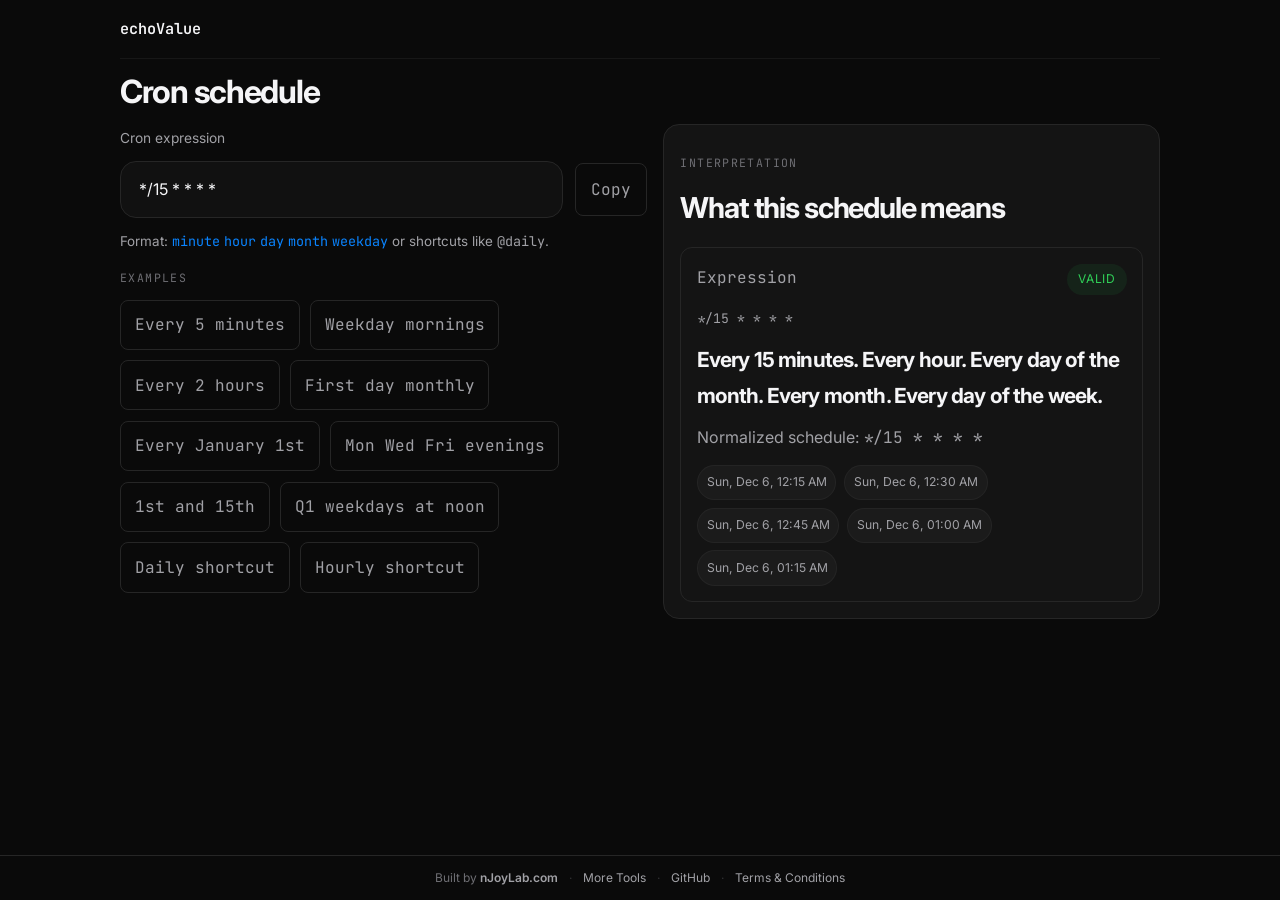
==== index.html @ e04627a6 "Add copy button and field help dialog" ====
<!doctype html>
<html lang="en">
  <head>
    <meta charset="UTF-8" />
    <meta http-equiv="X-UA-Compatible" content="IE=edge" />
    <meta name="viewport" content="width=device-width, initial-scale=1.0" />
    <title>Cron Expression Parser and Explainer | echoValue</title>
    <meta
      name="description"
      content="Parse cron expressions in the browser, explain schedules in plain language, and preview the next runs. Supports five-field cron syntax and shortcuts like @daily."
    />
    <meta
      name="keywords"
      content="cron parser, cron expression parser, crontab parser, cron schedule explainer, cron expression tool, crontab guru alternative"
    />
    <meta name="author" content="Emiliano Saurin" />
    <meta name="robots" content="index,follow,max-image-preview:large,max-snippet:-1,max-video-preview:-1" />
    <link rel="canonical" href="https://crontab.echovalue.dev/" />
    <link rel="preconnect" href="https://fonts.googleapis.com" />
    <link rel="preconnect" href="https://fonts.gstatic.com" crossorigin />
    <link
      rel="stylesheet"
      href="https://fonts.googleapis.com/css2?family=Inter:wght@400;500;600;700&family=JetBrains+Mono:wght@400;500;600&display=swap"
    />
    <link rel="icon" href="./favicon.svg" type="image/svg+xml" />
    <meta property="og:type" content="website" />
    <meta property="og:site_name" content="echoValue" />
    <meta property="og:url" content="https://crontab.echovalue.dev/" />
    <meta property="og:title" content="Cron Expression Parser and Explainer | echoValue" />
    <meta
      property="og:description"
      content="Parse cron expressions in the browser, explain schedules in plain language, and preview the next runs."
    />
    <meta property="og:image" content="https://crontab.echovalue.dev/og-image.svg" />
    <meta property="og:image:type" content="image/svg+xml" />
    <meta property="og:image:width" content="1200" />
    <meta property="og:image:height" content="630" />
    <meta property="twitter:card" content="summary_large_image" />
    <meta property="twitter:url" content="https://crontab.echovalue.dev/" />
    <meta property="twitter:title" content="Cron Expression Parser and Explainer | echoValue" />
    <meta
      property="twitter:description"
      content="Parse cron expressions in the browser, explain schedules in plain language, and preview the next runs."
    />
    <meta property="twitter:image" content="https://crontab.echovalue.dev/og-image.svg" />
    <link rel="stylesheet" href="./styles.css" />
    <script type="application/ld+json">
      {
        "@context": "https://schema.org",
        "@graph": [
          {
            "@type": "Organization",
            "@id": "https://www.echovalue.dev/#organization",
            "name": "echoValue",
            "url": "https://www.echovalue.dev/",
            "logo": {
              "@type": "ImageObject",
              "url": "https://www.echovalue.dev/favicon.svg"
            }
          },
          {
            "@type": "WebSite",
            "@id": "https://crontab.echovalue.dev/#website",
            "url": "https://crontab.echovalue.dev/",
            "name": "echoValue Cron Parser",
            "description": "Browser-based cron expression parser and explainer.",
            "publisher": {
              "@id": "https://www.echovalue.dev/#organization"
            }
          },
          {
            "@type": "WebApplication",
            "@id": "https://crontab.echovalue.dev/#app",
            "name": "echoValue Cron Expression Parser",
            "url": "https://crontab.echovalue.dev/",
            "applicationCategory": "DeveloperApplication",
            "operatingSystem": "Web",
            "browserRequirements": "Requires JavaScript",
            "isAccessibleForFree": true,
            "offers": {
              "@type": "Offer",
              "price": "0",
              "priceCurrency": "USD"
            },
            "description": "A client-side tool to parse cron expressions, explain schedules in plain language, and preview upcoming runs.",
            "featureList": [
              "Five-field cron expression parsing",
              "Shortcut support such as @daily and @hourly",
              "Plain-language schedule explanation",
              "Next run preview in the browser"
            ]
          },
          {
            "@type": "FAQPage",
            "@id": "https://crontab.echovalue.dev/#faq",
            "mainEntity": [
              {
                "@type": "Question",
                "name": "What cron format does this tool support?",
                "acceptedAnswer": {
                  "@type": "Answer",
                  "text": "It supports classic five-field cron syntax: minute, hour, day of month, month, and weekday, plus shortcuts such as @daily and @hourly."
                }
              },
              {
                "@type": "Question",
                "name": "Does this cron parser run in the browser?",
                "acceptedAnswer": {
                  "@type": "Answer",
                  "text": "Yes. Parsing, validation, schedule explanation, and next run preview are handled client-side in the browser."
                }
              }
            ]
          }
        ]
      }
    </script>
  </head>
  <body>
    <div class="page-shell">
      <main id="editor" class="workspace">
        <section class="toolbar">
          <div class="brand-lockup">
            <span class="brand-mark">echoValue</span>
          </div>
          <button class="ghost-link" id="load-sample" type="button">
            Load sample
          </button>
        </section>

        <section class="workspace-head">
          <div>
            <h1>Cron schedule</h1>
          </div>
        </section>

        <section class="workspace-grid">
          <div class="editor-column">
            <label class="editor-label" for="cron-input">Cron expression</label>
            <div class="input-row">
              <input id="cron-input" type="text" spellcheck="false" value="*/15 * * * *" />
              <button class="ghost-link copy-button" id="copy-input" type="button">Copy</button>
            </div>
            <p class="editor-footnote">
              Format:
              <button class="field-chip" type="button" data-field="minute">minute</button>
              <button class="field-chip" type="button" data-field="hour">hour</button>
              <button class="field-chip" type="button" data-field="dayOfMonth">day</button>
              <button class="field-chip" type="button" data-field="month">month</button>
              <button class="field-chip" type="button" data-field="weekday">weekday</button>
              or shortcuts like <code>@daily</code>.
            </p>
            <div class="example-block">
              <p class="section-label">Examples</p>
              <div class="example-row" aria-label="Cron examples">
                <button class="example-chip" data-example="*/5 * * * *">
                  Every 5 minutes
                </button>
                <button class="example-chip" data-example="0 9 * * MON-FRI">
                  Weekday mornings
                </button>
                <button class="example-chip" data-example="0 */2 * * *">
                  Every 2 hours
                </button>
                <button class="example-chip" data-example="15 14 1 * *">
                  First day monthly
                </button>
                <button class="example-chip" data-example="0 0 1 JAN *">
                  Every January 1st
                </button>
                <button class="example-chip" data-example="0 18 * * 1,3,5">
                  Mon Wed Fri evenings
                </button>
                <button class="example-chip" data-example="30 6 1,15 * *">
                  1st and 15th
                </button>
                <button class="example-chip" data-example="0 12 * JAN-MAR MON-FRI">
                  Q1 weekdays at noon
                </button>
                <button class="example-chip" data-example="@daily">
                  Daily shortcut
                </button>
                <button class="example-chip" data-example="@hourly">
                  Hourly shortcut
                </button>
              </div>
            </div>
          </div>

          <div class="inspector-column">
            <section class="inspector-block">
              <div class="inspector-heading">
                <p class="section-label">Interpretation</p>
                <h2>What this schedule means</h2>
              </div>
              <div id="analysis-list" class="analysis-list"></div>
            </section>
          </div>
        </section>
      </main>
      <dialog class="field-dialog" id="field-dialog">
        <div class="field-dialog-head">
          <p class="section-label" id="field-dialog-label">Field</p>
          <button class="dialog-close" id="close-field-dialog" type="button" aria-label="Close dialog">Close</button>
        </div>
        <h2 id="field-dialog-title">Minute</h2>
        <p class="field-dialog-copy" id="field-dialog-copy"></p>
        <div class="field-dialog-body" id="field-dialog-body"></div>
      </dialog>
      <footer class="site-footer">
        <span>Built by <a href="https://njoylab.com" class="footer-brand" target="_blank" rel="noopener noreferrer">nJoyLab.com</a></span>
        <span class="footer-sep">·</span>
        <a href="https://www.echovalue.dev/" target="_blank" rel="noopener noreferrer">More Tools</a>
        <span class="footer-sep">·</span>
        <a href="https://github.com/njoylab/crontab.echovalue.dev" target="_blank" rel="noopener noreferrer">GitHub</a>
        <span class="footer-sep">·</span>
        <a href="./toc.html">Terms &amp; Conditions</a>
      </footer>
    </div>

    <script src="./app.js"></script>
  </body>
</html>
---- styles.css ----
:root {
  --color-bg: #0a0a0a;
  --color-surface: #141414;
  --color-surface-muted: #111111;
  --color-border: #262626;
  --color-border-hover: #3a3a3c;
  --color-text-primary: #f5f5f7;
  --color-text-secondary: #a1a1a6;
  --color-text-muted: #6e6e73;
  --color-accent: #0a84ff;
  --color-success: #30d158;
  --color-error: #ff453a;
  --radius-sm: 8px;
  --radius-md: 12px;
  --radius-lg: 16px;
  --font-sans: "Inter", -apple-system, BlinkMacSystemFont, "Segoe UI", sans-serif;
  --font-mono: "JetBrains Mono", "Fira Code", "Monaco", monospace;
  --transition-fast: 0.15s ease;
}

* {
  box-sizing: border-box;
}

html {
  scroll-behavior: smooth;
}

body {
  margin: 0;
  background: var(--color-bg);
  color: var(--color-text-primary);
  font-family: var(--font-sans);
  line-height: 1.7;
  -webkit-font-smoothing: antialiased;
  -moz-osx-font-smoothing: grayscale;
}

::selection {
  background-color: rgba(10, 132, 255, 0.24);
  color: var(--color-text-primary);
}

button,
a,
input {
  font: inherit;
}

code,
.brand-lockup,
.section-label,
.summary-label,
.status-label,
.line-number,
.ghost-link,
.example-chip,
.cron-expression {
  font-family: var(--font-mono);
}

.page-shell {
  min-height: 100vh;
  display: flex;
  flex-direction: column;
}

.workspace {
  flex: 1;
  width: min(1040px, calc(100vw - 3rem));
  margin: 0 auto;
  padding: 1rem 0 3rem;
}

.brand-lockup {
  display: inline-flex;
  align-items: center;
  gap: 0.75rem;
  font-size: 0.95rem;
  font-weight: 600;
}

.brand-subtitle,
.editor-footnote,
.next-run,
.analysis-empty,
.env-card,
.line-number,
.cron-expression,
.editor-label {
  color: var(--color-text-secondary);
}

.brand-subtitle {
  font-size: 0.82rem;
  color: var(--color-text-muted);
}

.section-label,
.status-label {
  color: var(--color-text-muted);
  text-transform: uppercase;
  letter-spacing: 0.12em;
  font-size: 0.72rem;
}

.workspace-head h1,
.inspector-heading h2,
.analysis-card h4 {
  margin: 0;
  letter-spacing: -0.04em;
}

.ghost-link,
.example-chip {
  transition:
    color var(--transition-fast),
    border-color var(--transition-fast),
    background-color var(--transition-fast),
    transform var(--transition-fast);
}

.ghost-link {
  display: inline-flex;
  align-items: center;
  justify-content: center;
  text-decoration: none;
  border: 1px solid var(--color-border);
  border-radius: var(--radius-sm);
  padding: 0.75rem 0.95rem;
}

.ghost-link {
  background: transparent;
  color: var(--color-text-secondary);
}

#load-sample {
  display: none;
}

.ghost-link:hover,
.example-chip:hover {
  color: var(--color-text-primary);
  border-color: var(--color-border-hover);
}

.ghost-link:hover,
.example-chip:hover {
  transform: translateY(-1px);
}

.toolbar {
  display: flex;
  justify-content: space-between;
  align-items: center;
  gap: 1rem;
  padding: 0 0 1rem;
  margin-bottom: 1rem;
  border-bottom: 1px solid #171717;
}

.workspace-head {
  display: flex;
  justify-content: space-between;
  gap: 1.5rem;
  align-items: end;
  margin-bottom: 1rem;
}

.workspace-head h1 {
  max-width: 12ch;
  font-size: clamp(1.5rem, 3vw, 2rem);
  line-height: 1.05;
}

.example-block {
  margin-top: 1rem;
}

.example-row {
  display: flex;
  flex-wrap: wrap;
  gap: 0.65rem;
  justify-content: flex-start;
}

.example-chip {
  cursor: pointer;
  border: 1px solid var(--color-border);
  border-radius: var(--radius-sm);
  background: transparent;
  color: var(--color-text-secondary);
  padding: 0.66rem 0.86rem;
}

.workspace-grid {
  display: grid;
  grid-template-columns: minmax(0, 1.03fr) minmax(320px, 0.97fr);
  gap: 1rem;
}

.editor-column,
.inspector-column {
  min-width: 0;
}

.editor-label {
  display: inline-block;
  margin-bottom: 0.65rem;
  font-size: 0.86rem;
}

.input-row {
  display: grid;
  grid-template-columns: minmax(0, 1fr) auto;
  gap: 0.75rem;
  align-items: center;
}

input,
.inspector-block,
.analysis-card,
.env-card {
  background: var(--color-surface);
  border: 1px solid var(--color-border);
}

input {
  width: 100%;
  border-radius: var(--radius-lg);
  padding: 1rem 1.1rem;
  color: var(--color-text-primary);
  line-height: 1.4;
  background: var(--color-surface-muted);
}

.copy-button {
  white-space: nowrap;
}

input:focus {
  outline: 2px solid rgba(10, 132, 255, 0.32);
  outline-offset: 3px;
}

.editor-footnote {
  font-size: 0.84rem;
  margin: 0.75rem 0 0;
}

.field-chip {
  border: 0;
  background: transparent;
  color: var(--color-accent);
  cursor: pointer;
  padding: 0;
  font: inherit;
  font-family: var(--font-mono);
}

.field-chip:hover {
  text-decoration: underline;
}

.inspector-block {
  border-radius: var(--radius-lg);
  padding: 1rem;
}

.inspector-heading {
  margin-bottom: 0.9rem;
}

.inspector-heading h2 {
  font-size: 1.8rem;
}

.analysis-list {
  display: grid;
  gap: 0.75rem;
}

.analysis-card,
.env-card {
  border-radius: var(--radius-md);
  padding: 0.95rem;
}

.analysis-top {
  display: flex;
  justify-content: space-between;
  gap: 1rem;
  align-items: start;
}

.status-pill {
  display: inline-flex;
  align-items: center;
  gap: 0.45rem;
  border-radius: 999px;
  padding: 0.35rem 0.65rem;
  font-size: 0.75rem;
  text-transform: uppercase;
  letter-spacing: 0.08em;
}

.status-pill.valid {
  color: var(--color-success);
  background: rgba(48, 209, 88, 0.08);
}

.status-pill.invalid {
  color: var(--color-error);
  background: rgba(255, 69, 58, 0.08);
}

.cron-expression {
  margin: 0.8rem 0 0;
  font-size: 0.82rem;
}

.analysis-card h4 {
  margin: 0.75rem 0 0;
  font-size: 1.3rem;
}

.explanation {
  margin: 0.7rem 0 0;
  color: var(--color-text-secondary);
}

.runs-list {
  display: flex;
  flex-wrap: wrap;
  gap: 0.45rem;
  margin-top: 0.85rem;
}

.next-run {
  display: inline-flex;
  padding: 0.4rem 0.56rem;
  border-radius: 999px;
  background: rgba(255, 255, 255, 0.03);
  border: 1px solid rgba(255, 255, 255, 0.04);
  font-size: 0.76rem;
}

.analysis-empty {
  padding: 1rem 0.2rem 0.2rem;
}

.field-dialog {
  width: min(560px, calc(100vw - 2rem));
  border: 1px solid var(--color-border);
  border-radius: var(--radius-lg);
  background: var(--color-surface);
  color: var(--color-text-primary);
  padding: 1rem;
}

.field-dialog::backdrop {
  background: rgba(0, 0, 0, 0.72);
}

.field-dialog-head {
  display: flex;
  justify-content: space-between;
  gap: 1rem;
  align-items: start;
}

.field-dialog h2 {
  margin: 0.4rem 0 0;
  letter-spacing: -0.04em;
}

.field-dialog-copy {
  margin: 0.75rem 0 0;
  color: var(--color-text-secondary);
}

.field-dialog-body {
  margin-top: 1rem;
  color: var(--color-text-secondary);
  display: grid;
  gap: 0.75rem;
}

.field-dialog-body p,
.field-dialog-body ul {
  margin: 0;
}

.field-dialog-body ul {
  padding-left: 1.2rem;
}

.dialog-close {
  border: 1px solid var(--color-border);
  border-radius: var(--radius-sm);
  background: transparent;
  color: var(--color-text-secondary);
  padding: 0.45rem 0.7rem;
  cursor: pointer;
}

.terms-page {
  padding-bottom: 2rem;
}

.terms-content {
  max-width: 760px;
}

.terms-content h1 {
  margin: 0 0 1rem;
  font-size: clamp(2rem, 4vw, 3rem);
  letter-spacing: -0.04em;
}

.terms-content h2 {
  margin: 2rem 0 0.6rem;
  font-size: 1.15rem;
}

.terms-content p {
  margin: 0;
  color: var(--color-text-secondary);
}

.site-footer {
  border-top: 1px solid var(--color-border);
  padding: 0.75rem 1.5rem;
  text-align: center;
  font-size: 0.75rem;
  color: var(--color-text-muted);
  flex-shrink: 0;
}

.site-footer a {
  color: var(--color-text-secondary);
  text-decoration: none;
}

.site-footer a:hover {
  color: var(--color-accent);
  text-decoration: underline;
}

.footer-brand {
  font-weight: 600;
  color: var(--color-text-primary);
}

.footer-sep {
  margin: 0 0.5rem;
  opacity: 0.4;
}

@media (max-width: 960px) {
  .workspace-grid,
  .workspace-head {
    grid-template-columns: 1fr;
  }

  .workspace-head {
    align-items: start;
  }

  .example-row {
    justify-content: flex-start;
  }
}

@media (max-width: 640px) {
  .workspace {
    padding-left: 1rem;
    padding-right: 1rem;
  }

  .workspace {
    width: 100%;
  }

  .toolbar {
    flex-direction: column;
    align-items: start;
    gap: 0.9rem;
  }

  .input-row {
    grid-template-columns: 1fr;
  }

  #load-sample {
    display: inline-flex;
  }

  .analysis-top {
    flex-direction: column;
    align-items: stretch;
  }

  .site-footer {
    line-height: 1.8;
  }

}
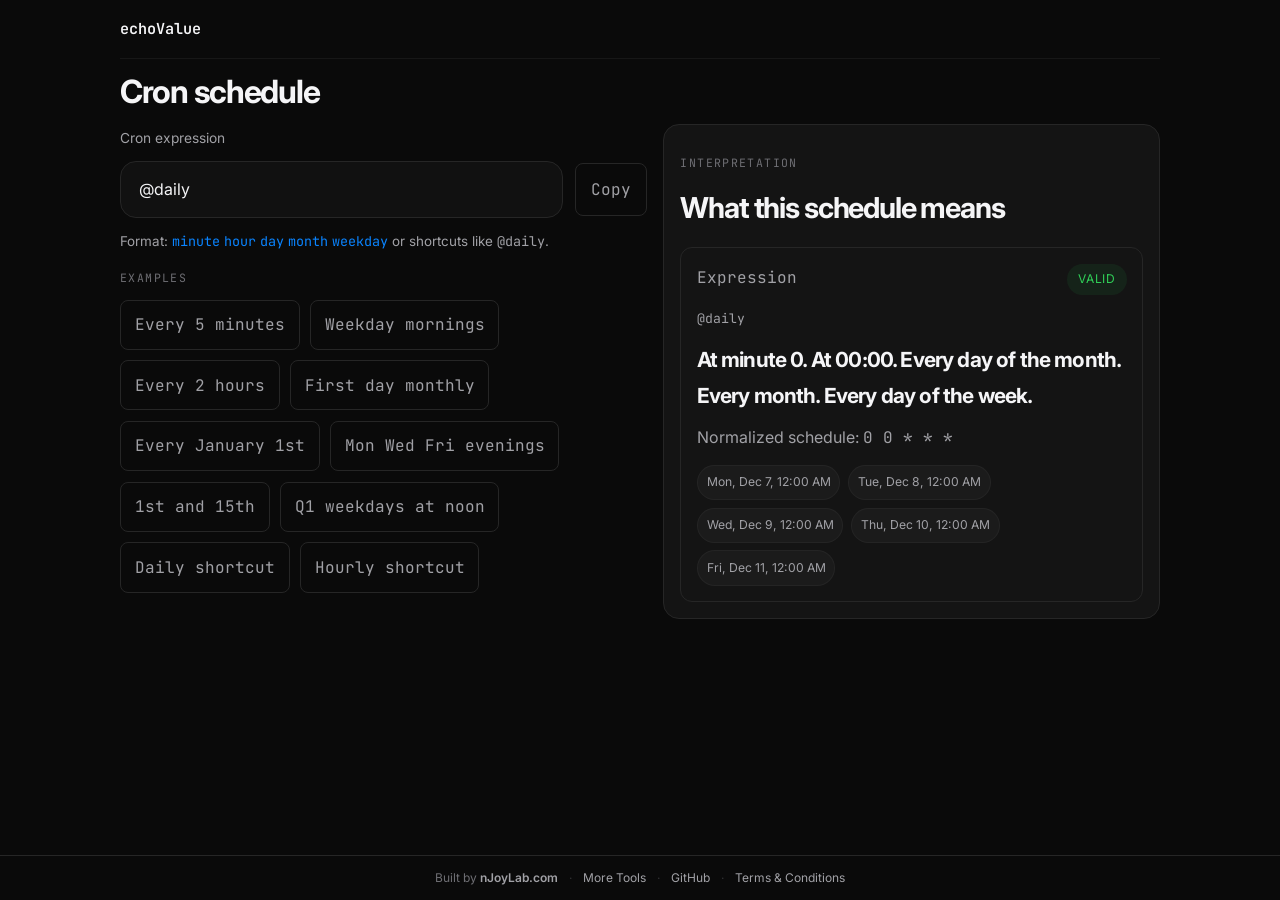
==== commit eb9222b1: "feat: randomize initial cron sample" ====
--- a/index.html
+++ b/index.html
@@ -138,7 +138,7 @@
           <div class="editor-column">
             <label class="editor-label" for="cron-input">Cron expression</label>
             <div class="input-row">
-              <input id="cron-input" type="text" spellcheck="false" value="*/15 * * * *" />
+              <input id="cron-input" type="text" spellcheck="false" value="" />
               <button class="ghost-link copy-button" id="copy-input" type="button">Copy</button>
             </div>
             <p class="editor-footnote">
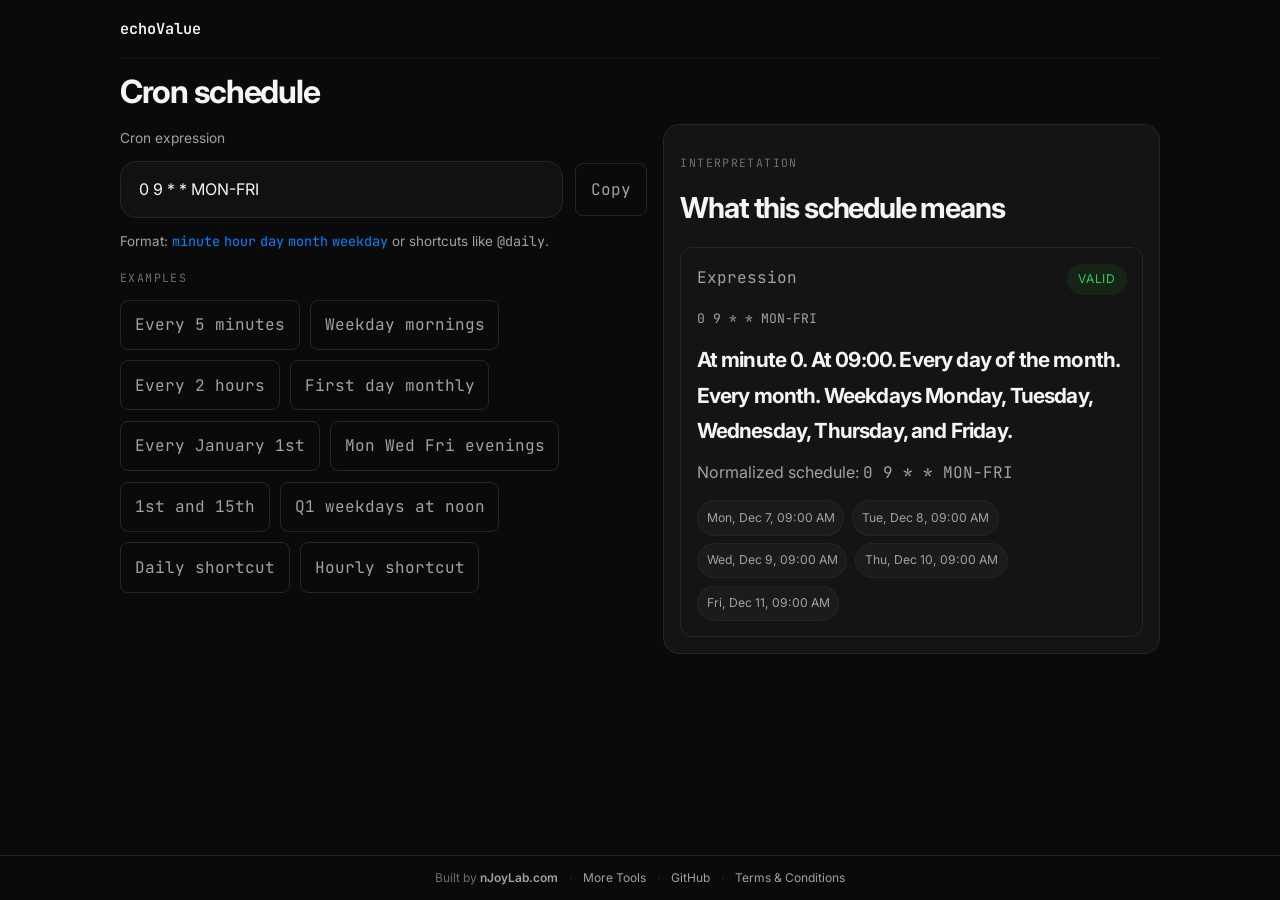
==== commit 5c6d9871: "Bust cache for app assets" ====
--- a/index.html
+++ b/index.html
@@ -43,7 +43,7 @@
       content="Parse cron expressions in the browser, explain schedules in plain language, and preview the next runs."
     />
     <meta property="twitter:image" content="https://crontab.echovalue.dev/og-image.svg" />
-    <link rel="stylesheet" href="./styles.css" />
+    <link rel="stylesheet" href="./styles.css?v=1" />
     <script type="application/ld+json">
       {
         "@context": "https://schema.org",
@@ -218,6 +218,6 @@
       </footer>
     </div>
 
-    <script src="./app.js"></script>
+    <script src="./app.js?v=1"></script>
   </body>
 </html>
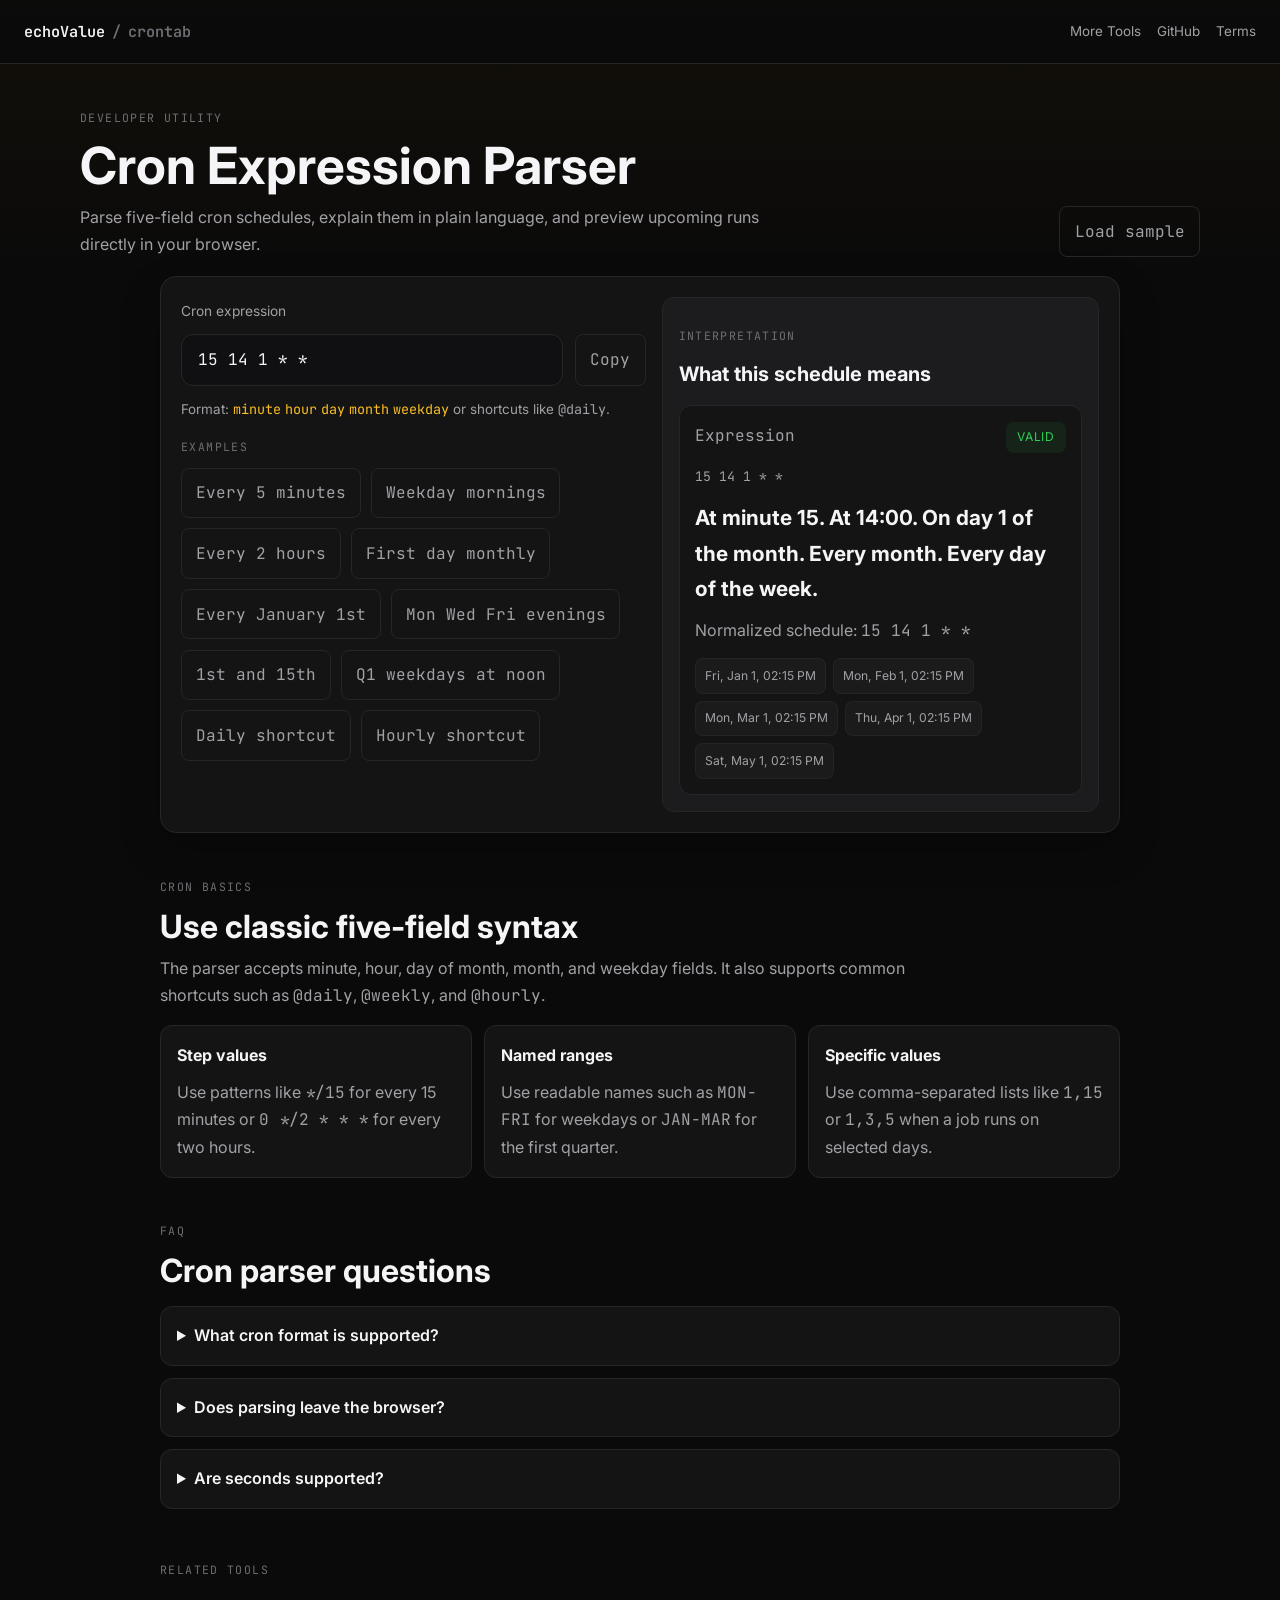
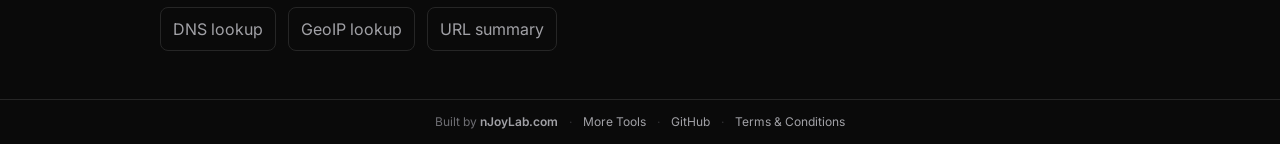
==== commit 07347af7: "Design: Align crontab landing" ====
--- a/index.html
+++ b/index.html
@@ -118,23 +118,31 @@
   </head>
   <body>
     <div class="page-shell">
+      <header class="site-header">
+        <a class="brand-lockup" href="./" aria-label="echoValue cron parser">
+          <span class="brand-mark">echoValue</span>
+          <span class="brand-divider">/</span>
+          <span class="brand-tool">crontab</span>
+        </a>
+        <nav class="site-nav" aria-label="Primary navigation">
+          <a href="https://www.echovalue.dev/" target="_blank" rel="noopener noreferrer">More Tools</a>
+          <a href="https://github.com/njoylab/crontab.echovalue.dev" target="_blank" rel="noopener noreferrer">GitHub</a>
+          <a href="./toc.html">Terms</a>
+        </nav>
+      </header>
       <main id="editor" class="workspace">
-        <section class="toolbar">
-          <div class="brand-lockup">
-            <span class="brand-mark">echoValue</span>
-          </div>
-          <button class="ghost-link" id="load-sample" type="button">
-            Load sample
-          </button>
-        </section>
-
         <section class="workspace-head">
           <div>
-            <h1>Cron schedule</h1>
-          </div>
-        </section>
-
-        <section class="workspace-grid">
+            <p class="section-label">Developer utility</p>
+            <h1>Cron Expression Parser</h1>
+            <p class="hero-copy">
+              Parse five-field cron schedules, explain them in plain language, and preview upcoming runs directly in your browser.
+            </p>
+          </div>
+          <button class="ghost-link" id="load-sample" type="button">Load sample</button>
+        </section>
+
+        <section class="workspace-grid tool-panel" aria-label="Cron parser">
           <div class="editor-column">
             <label class="editor-label" for="cron-input">Cron expression</label>
             <div class="input-row">
@@ -197,6 +205,60 @@
             </section>
           </div>
         </section>
+
+        <section class="content-section examples-guide" aria-labelledby="cron-basics">
+          <div class="section-copy">
+            <p class="section-label">Cron basics</p>
+            <h2 id="cron-basics">Use classic five-field syntax</h2>
+            <p>
+              The parser accepts minute, hour, day of month, month, and weekday fields. It also supports common shortcuts such as <code>@daily</code>, <code>@weekly</code>, and <code>@hourly</code>.
+            </p>
+          </div>
+          <div class="info-grid">
+            <article class="info-card">
+              <h3>Step values</h3>
+              <p>Use patterns like <code>*/15</code> for every 15 minutes or <code>0 */2 * * *</code> for every two hours.</p>
+            </article>
+            <article class="info-card">
+              <h3>Named ranges</h3>
+              <p>Use readable names such as <code>MON-FRI</code> for weekdays or <code>JAN-MAR</code> for the first quarter.</p>
+            </article>
+            <article class="info-card">
+              <h3>Specific values</h3>
+              <p>Use comma-separated lists like <code>1,15</code> or <code>1,3,5</code> when a job runs on selected days.</p>
+            </article>
+          </div>
+        </section>
+
+        <section class="content-section faq-section" aria-labelledby="faq-title">
+          <div class="section-copy">
+            <p class="section-label">FAQ</p>
+            <h2 id="faq-title">Cron parser questions</h2>
+          </div>
+          <div class="faq-list">
+            <details>
+              <summary>What cron format is supported?</summary>
+              <p>Classic five-field cron syntax: minute, hour, day of month, month, and weekday.</p>
+            </details>
+            <details>
+              <summary>Does parsing leave the browser?</summary>
+              <p>No. Validation, explanation, and next-run preview are handled client-side.</p>
+            </details>
+            <details>
+              <summary>Are seconds supported?</summary>
+              <p>No. This tool intentionally focuses on portable five-field crontab expressions.</p>
+            </details>
+          </div>
+        </section>
+
+        <section class="content-section related-tools" aria-label="Related tools">
+          <p class="section-label">Related tools</p>
+          <div class="related-row">
+            <a href="https://lookup.echovalue.dev/" target="_blank" rel="noopener noreferrer">DNS lookup</a>
+            <a href="https://geoip.echovalue.dev/" target="_blank" rel="noopener noreferrer">GeoIP lookup</a>
+            <a href="https://urlsummary.echovalue.dev/" target="_blank" rel="noopener noreferrer">URL summary</a>
+          </div>
+        </section>
       </main>
       <dialog class="field-dialog" id="field-dialog">
         <div class="field-dialog-head">
--- a/styles.css
+++ b/styles.css
@@ -1,13 +1,17 @@
 :root {
   --color-bg: #0a0a0a;
+  --color-bg-subtle: #101012;
   --color-surface: #141414;
-  --color-surface-muted: #111111;
+  --color-surface-raised: #1c1c1e;
+  --color-surface-muted: #101012;
   --color-border: #262626;
   --color-border-hover: #3a3a3c;
   --color-text-primary: #f5f5f7;
   --color-text-secondary: #a1a1a6;
   --color-text-muted: #6e6e73;
-  --color-accent: #0a84ff;
+  --color-accent: #ff9f0a;
+  --color-accent-hover: #fbbf24;
+  --color-accent-soft: rgba(255, 159, 10, 0.14);
   --color-success: #30d158;
   --color-error: #ff453a;
   --radius-sm: 8px;
@@ -28,16 +32,19 @@
 
 body {
   margin: 0;
-  background: var(--color-bg);
+  background:
+    linear-gradient(180deg, rgba(255, 159, 10, 0.04), transparent 280px),
+    var(--color-bg);
   color: var(--color-text-primary);
   font-family: var(--font-sans);
   line-height: 1.7;
+  overflow-x: hidden;
   -webkit-font-smoothing: antialiased;
   -moz-osx-font-smoothing: grayscale;
 }
 
 ::selection {
-  background-color: rgba(10, 132, 255, 0.24);
+  background-color: rgba(255, 159, 10, 0.28);
   color: var(--color-text-primary);
 }
 
@@ -65,19 +72,61 @@
   flex-direction: column;
 }
 
+.site-header {
+  display: flex;
+  justify-content: space-between;
+  align-items: center;
+  gap: 1rem;
+  min-height: 64px;
+  padding: 0 1.5rem;
+  background: rgba(10, 10, 10, 0.9);
+  border-bottom: 1px solid var(--color-border);
+}
+
+.site-nav {
+  display: flex;
+  align-items: center;
+  gap: 1rem;
+  font-size: 0.84rem;
+}
+
+.site-nav a,
+.brand-lockup,
+.related-row a,
+.terms-content a {
+  color: var(--color-text-secondary);
+  text-decoration: none;
+}
+
+.site-nav a:hover,
+.brand-lockup:hover,
+.related-row a:hover,
+.terms-content a:hover {
+  color: var(--color-accent-hover);
+}
+
 .workspace {
   flex: 1;
-  width: min(1040px, calc(100vw - 3rem));
+  width: min(1120px, calc(100vw - 3rem));
   margin: 0 auto;
-  padding: 1rem 0 3rem;
+  padding: 2rem 0 3rem;
 }
 
 .brand-lockup {
   display: inline-flex;
   align-items: center;
-  gap: 0.75rem;
+  gap: 0.45rem;
   font-size: 0.95rem;
   font-weight: 600;
+}
+
+.brand-mark {
+  color: var(--color-text-primary);
+}
+
+.brand-tool,
+.brand-divider {
+  color: var(--color-text-muted);
 }
 
 .brand-subtitle,
@@ -105,10 +154,12 @@
 }
 
 .workspace-head h1,
+.content-section h2,
 .inspector-heading h2,
+.info-card h3,
 .analysis-card h4 {
   margin: 0;
-  letter-spacing: -0.04em;
+  letter-spacing: 0;
 }
 
 .ghost-link,
@@ -127,7 +178,8 @@
   text-decoration: none;
   border: 1px solid var(--color-border);
   border-radius: var(--radius-sm);
-  padding: 0.75rem 0.95rem;
+  padding: 0.7rem 0.9rem;
+  cursor: pointer;
 }
 
 .ghost-link {
@@ -135,14 +187,11 @@
   color: var(--color-text-secondary);
 }
 
-#load-sample {
-  display: none;
-}
-
 .ghost-link:hover,
 .example-chip:hover {
   color: var(--color-text-primary);
   border-color: var(--color-border-hover);
+  background: rgba(255, 255, 255, 0.03);
 }
 
 .ghost-link:hover,
@@ -165,13 +214,23 @@
   justify-content: space-between;
   gap: 1.5rem;
   align-items: end;
-  margin-bottom: 1rem;
+  margin-bottom: 1.2rem;
 }
 
 .workspace-head h1 {
-  max-width: 12ch;
-  font-size: clamp(1.5rem, 3vw, 2rem);
-  line-height: 1.05;
+  font-size: clamp(2rem, 4vw, 3.2rem);
+  line-height: 1.02;
+  overflow-wrap: break-word;
+}
+
+.hero-copy {
+  width: 100%;
+  max-width: 680px;
+  margin: 0.85rem 0 0;
+  color: var(--color-text-secondary);
+  font-size: 1rem;
+  line-height: 1.65;
+  overflow-wrap: break-word;
 }
 
 .example-block {
@@ -198,6 +257,17 @@
   display: grid;
   grid-template-columns: minmax(0, 1.03fr) minmax(320px, 0.97fr);
   gap: 1rem;
+  max-width: 100%;
+}
+
+.tool-panel {
+  width: min(960px, 100%);
+  margin: 0 auto;
+  padding: 1.25rem;
+  background: var(--color-surface);
+  border: 1px solid var(--color-border);
+  border-radius: var(--radius-lg);
+  box-shadow: 0 16px 40px rgba(0, 0, 0, 0.24);
 }
 
 .editor-column,
@@ -221,18 +291,23 @@
 input,
 .inspector-block,
 .analysis-card,
+.info-card,
+.faq-list details,
 .env-card {
   background: var(--color-surface);
   border: 1px solid var(--color-border);
 }
 
 input {
+  min-width: 0;
   width: 100%;
-  border-radius: var(--radius-lg);
-  padding: 1rem 1.1rem;
+  min-height: 48px;
+  border-radius: var(--radius-md);
+  padding: 0.85rem 1rem;
   color: var(--color-text-primary);
   line-height: 1.4;
   background: var(--color-surface-muted);
+  font-family: var(--font-mono);
 }
 
 .copy-button {
@@ -240,7 +315,8 @@
 }
 
 input:focus {
-  outline: 2px solid rgba(10, 132, 255, 0.32);
+  border-color: rgba(255, 159, 10, 0.58);
+  outline: 2px solid rgba(255, 159, 10, 0.22);
   outline-offset: 3px;
 }
 
@@ -252,7 +328,7 @@
 .field-chip {
   border: 0;
   background: transparent;
-  color: var(--color-accent);
+  color: var(--color-accent-hover);
   cursor: pointer;
   padding: 0;
   font: inherit;
@@ -264,8 +340,9 @@
 }
 
 .inspector-block {
-  border-radius: var(--radius-lg);
+  border-radius: var(--radius-md);
   padding: 1rem;
+  background: var(--color-surface-raised);
 }
 
 .inspector-heading {
@@ -273,7 +350,7 @@
 }
 
 .inspector-heading h2 {
-  font-size: 1.8rem;
+  font-size: 1.25rem;
 }
 
 .analysis-list {
@@ -298,7 +375,7 @@
   display: inline-flex;
   align-items: center;
   gap: 0.45rem;
-  border-radius: 999px;
+  border-radius: var(--radius-sm);
   padding: 0.35rem 0.65rem;
   font-size: 0.75rem;
   text-transform: uppercase;
@@ -340,10 +417,88 @@
 .next-run {
   display: inline-flex;
   padding: 0.4rem 0.56rem;
-  border-radius: 999px;
+  border-radius: var(--radius-sm);
   background: rgba(255, 255, 255, 0.03);
   border: 1px solid rgba(255, 255, 255, 0.04);
   font-size: 0.76rem;
+}
+
+.content-section {
+  display: grid;
+  gap: 1rem;
+  width: min(960px, 100%);
+  margin: 2rem auto 0;
+}
+
+.section-copy {
+  max-width: 760px;
+}
+
+.content-section h2 {
+  font-size: clamp(1.4rem, 2.5vw, 2rem);
+  line-height: 1.18;
+}
+
+.section-copy p:not(.section-label),
+.info-card p,
+.faq-list p {
+  margin: 0.6rem 0 0;
+  color: var(--color-text-secondary);
+}
+
+.info-grid {
+  display: grid;
+  grid-template-columns: repeat(3, minmax(0, 1fr));
+  gap: 0.75rem;
+}
+
+.info-card {
+  border-radius: var(--radius-md);
+  padding: 1rem;
+}
+
+.info-card h3 {
+  font-size: 1rem;
+}
+
+.faq-list {
+  display: grid;
+  gap: 0.75rem;
+}
+
+.faq-list details {
+  border-radius: var(--radius-md);
+  padding: 0.95rem 1rem;
+}
+
+.faq-list summary {
+  cursor: pointer;
+  color: var(--color-text-primary);
+  font-weight: 600;
+}
+
+.related-tools {
+  padding-top: 0.5rem;
+}
+
+.related-row {
+  display: flex;
+  flex-wrap: wrap;
+  gap: 0.75rem;
+}
+
+.related-row a {
+  display: inline-flex;
+  align-items: center;
+  min-height: 40px;
+  border: 1px solid var(--color-border);
+  border-radius: var(--radius-sm);
+  padding: 0.45rem 0.75rem;
+}
+
+.related-row a:hover {
+  border-color: var(--color-border-hover);
+  background: rgba(255, 255, 255, 0.03);
 }
 
 .analysis-empty {
@@ -460,7 +615,7 @@
 
 @media (max-width: 960px) {
   .workspace-grid,
-  .workspace-head {
+  .info-grid {
     grid-template-columns: 1fr;
   }
 
@@ -474,6 +629,17 @@
 }
 
 @media (max-width: 640px) {
+  .site-header {
+    align-items: flex-start;
+    flex-direction: column;
+    padding: 0.9rem 1rem;
+  }
+
+  .site-nav {
+    flex-wrap: wrap;
+    gap: 0.75rem;
+  }
+
   .workspace {
     padding-left: 1rem;
     padding-right: 1rem;
@@ -481,6 +647,7 @@
 
   .workspace {
     width: 100%;
+    max-width: 100vw;
   }
 
   .toolbar {
@@ -489,12 +656,18 @@
     gap: 0.9rem;
   }
 
+  .workspace-head {
+    flex-direction: column;
+    max-width: 100%;
+  }
+
   .input-row {
     grid-template-columns: 1fr;
   }
 
-  #load-sample {
-    display: inline-flex;
+  #load-sample,
+  .copy-button {
+    width: 100%;
   }
 
   .analysis-top {
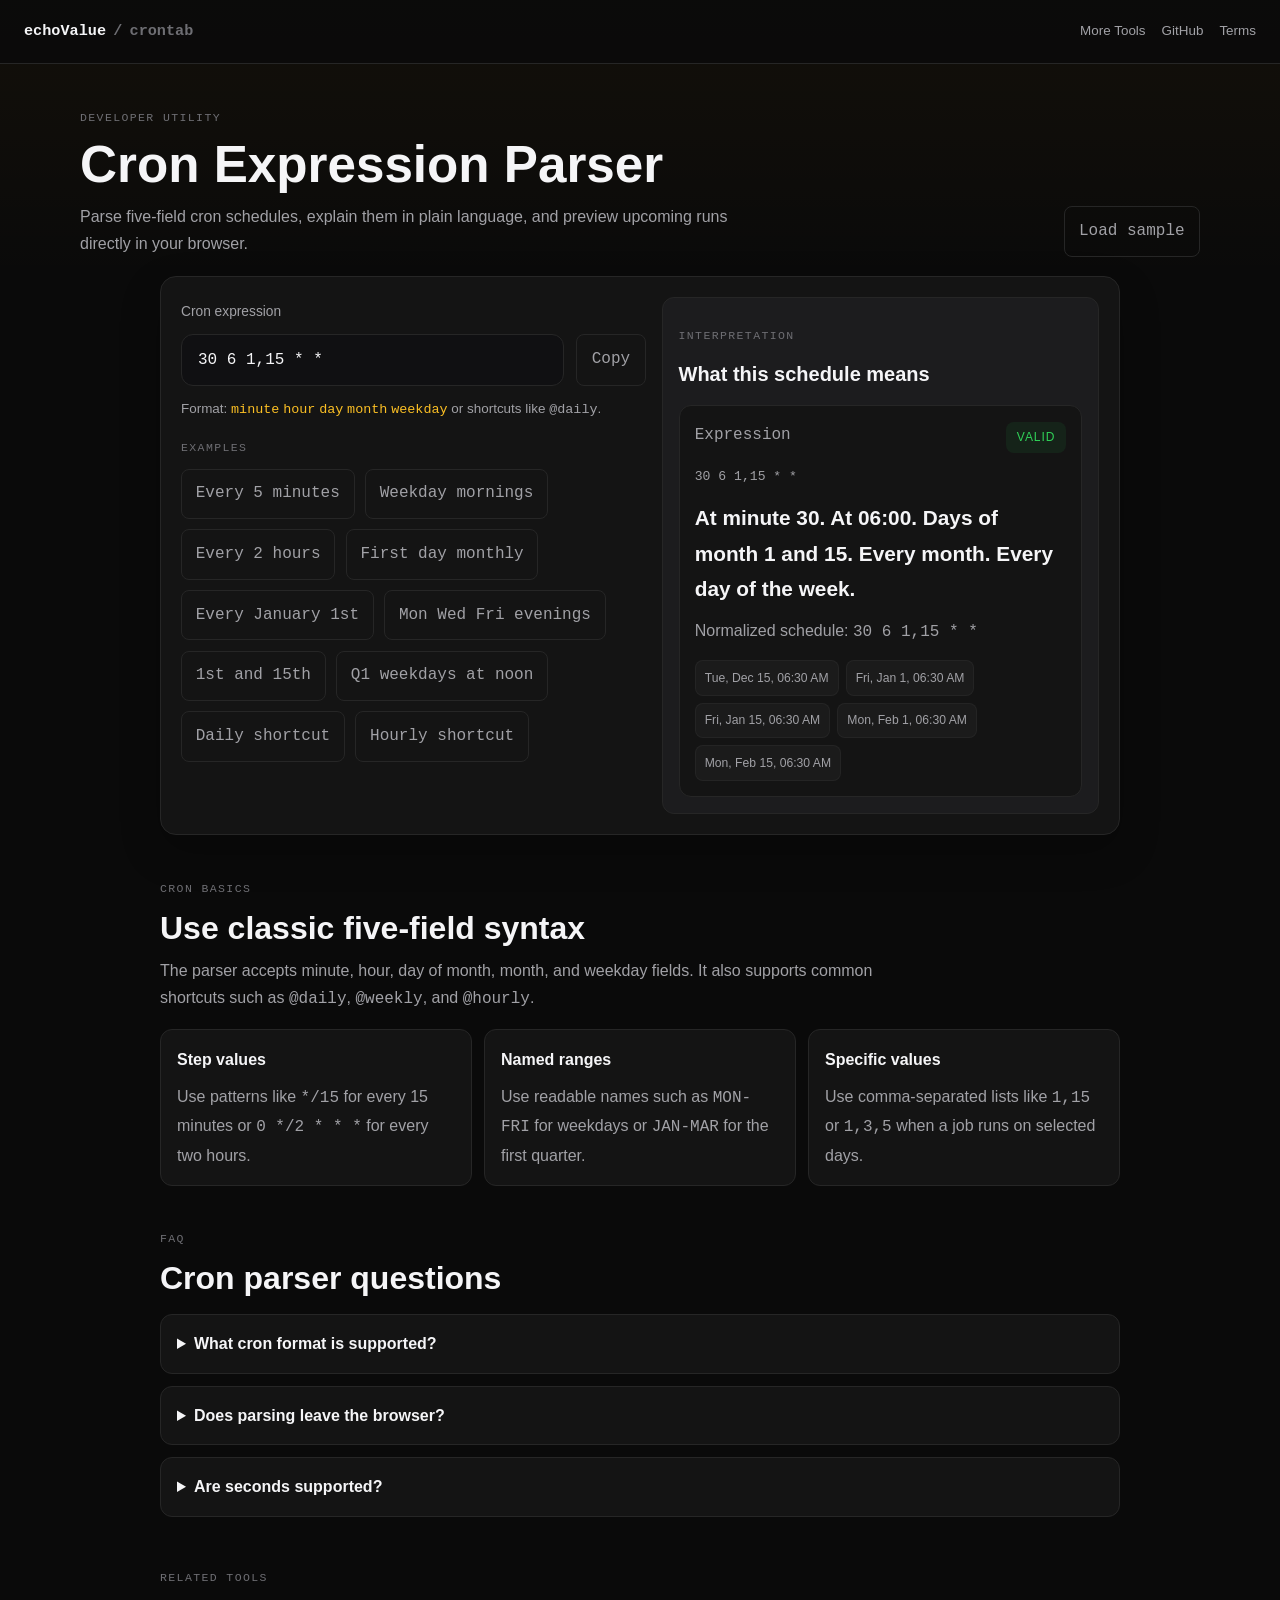
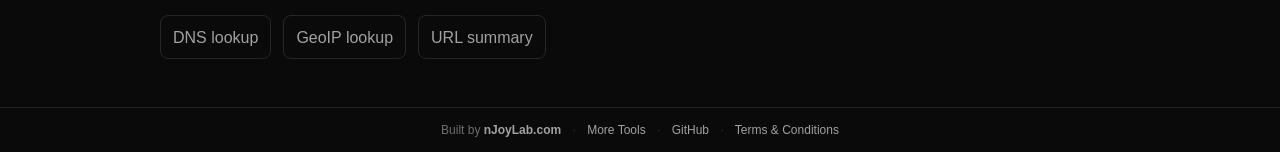
==== commit 2bee174d: "Remove remote font dependency" ====
--- a/index.html
+++ b/index.html
@@ -16,12 +16,6 @@
     <meta name="author" content="Emiliano Saurin" />
     <meta name="robots" content="index,follow,max-image-preview:large,max-snippet:-1,max-video-preview:-1" />
     <link rel="canonical" href="https://crontab.echovalue.dev/" />
-    <link rel="preconnect" href="https://fonts.googleapis.com" />
-    <link rel="preconnect" href="https://fonts.gstatic.com" crossorigin />
-    <link
-      rel="stylesheet"
-      href="https://fonts.googleapis.com/css2?family=Inter:wght@400;500;600;700&family=JetBrains+Mono:wght@400;500;600&display=swap"
-    />
     <link rel="icon" href="./favicon.svg" type="image/svg+xml" />
     <meta property="og:type" content="website" />
     <meta property="og:site_name" content="echoValue" />
--- a/styles.css
+++ b/styles.css
@@ -17,8 +17,8 @@
   --radius-sm: 8px;
   --radius-md: 12px;
   --radius-lg: 16px;
-  --font-sans: "Inter", -apple-system, BlinkMacSystemFont, "Segoe UI", sans-serif;
-  --font-mono: "JetBrains Mono", "Fira Code", "Monaco", monospace;
+  --font-sans: -apple-system, BlinkMacSystemFont, "Segoe UI", "Helvetica Neue", Arial, sans-serif;
+  --font-mono: ui-monospace, "SFMono-Regular", "SF Mono", Consolas, "Liberation Mono", Menlo, monospace;
   --transition-fast: 0.15s ease;
 }
 
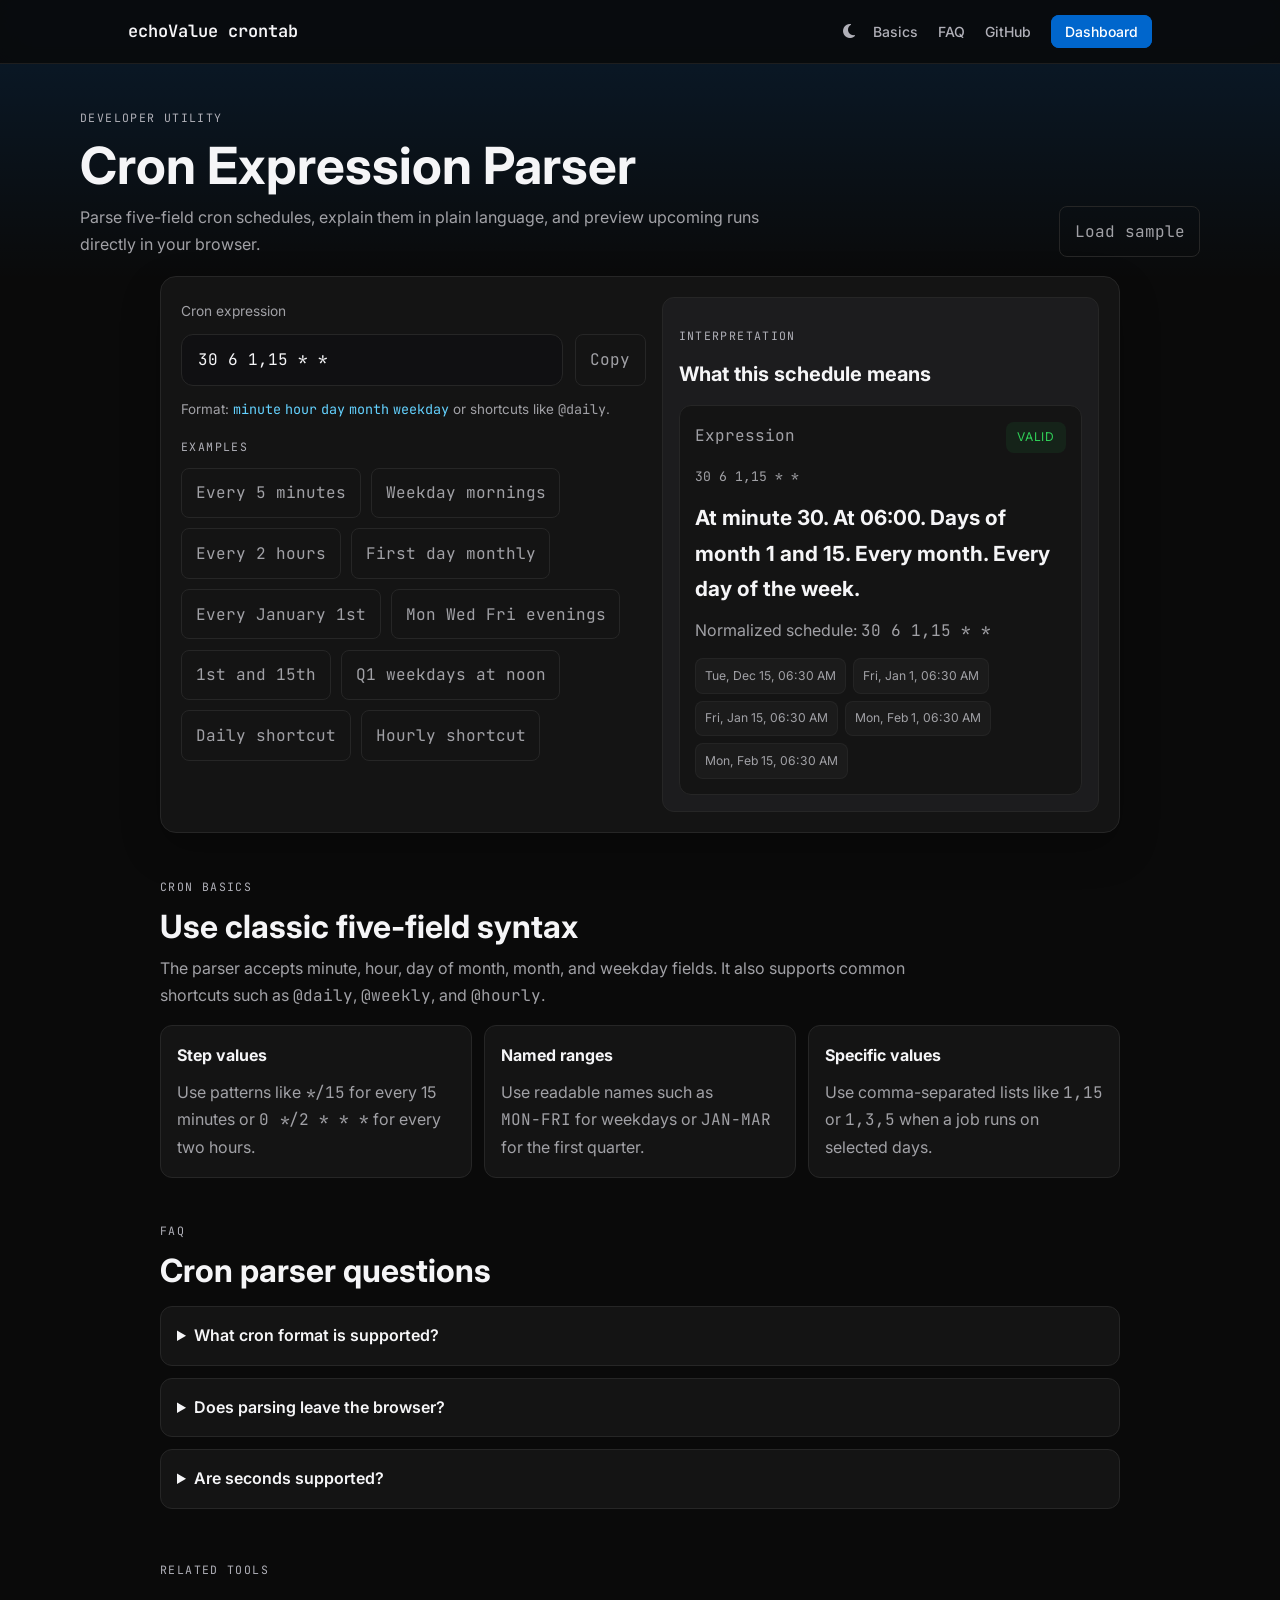
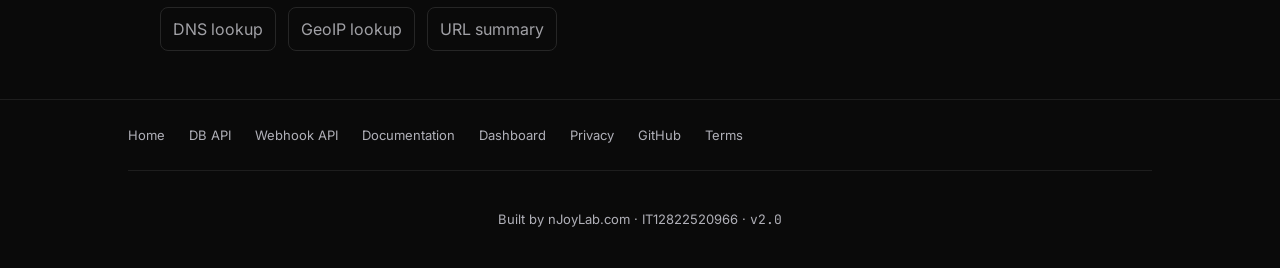
==== commit e9864438: "Design: Align the parser with the echoValue shell. The tool had its own header, orange accent, and s" ====
--- a/index.html
+++ b/index.html
@@ -1,279 +1,316 @@
-<!doctype html>
+<!DOCTYPE HTML>
 <html lang="en">
-  <head>
-    <meta charset="UTF-8" />
-    <meta http-equiv="X-UA-Compatible" content="IE=edge" />
-    <meta name="viewport" content="width=device-width, initial-scale=1.0" />
-    <title>Cron Expression Parser and Explainer | echoValue</title>
-    <meta
-      name="description"
-      content="Parse cron expressions in the browser, explain schedules in plain language, and preview the next runs. Supports five-field cron syntax and shortcuts like @daily."
-    />
-    <meta
-      name="keywords"
-      content="cron parser, cron expression parser, crontab parser, cron schedule explainer, cron expression tool, crontab guru alternative"
-    />
-    <meta name="author" content="Emiliano Saurin" />
-    <meta name="robots" content="index,follow,max-image-preview:large,max-snippet:-1,max-video-preview:-1" />
-    <link rel="canonical" href="https://crontab.echovalue.dev/" />
-    <link rel="icon" href="./favicon.svg" type="image/svg+xml" />
-    <meta property="og:type" content="website" />
-    <meta property="og:site_name" content="echoValue" />
-    <meta property="og:url" content="https://crontab.echovalue.dev/" />
-    <meta property="og:title" content="Cron Expression Parser and Explainer | echoValue" />
-    <meta
-      property="og:description"
-      content="Parse cron expressions in the browser, explain schedules in plain language, and preview the next runs."
-    />
-    <meta property="og:image" content="https://crontab.echovalue.dev/og-image.svg" />
-    <meta property="og:image:type" content="image/svg+xml" />
-    <meta property="og:image:width" content="1200" />
-    <meta property="og:image:height" content="630" />
-    <meta property="twitter:card" content="summary_large_image" />
-    <meta property="twitter:url" content="https://crontab.echovalue.dev/" />
-    <meta property="twitter:title" content="Cron Expression Parser and Explainer | echoValue" />
-    <meta
-      property="twitter:description"
-      content="Parse cron expressions in the browser, explain schedules in plain language, and preview the next runs."
-    />
-    <meta property="twitter:image" content="https://crontab.echovalue.dev/og-image.svg" />
-    <link rel="stylesheet" href="./styles.css?v=1" />
-    <script type="application/ld+json">
-      {
-        "@context": "https://schema.org",
-        "@graph": [
-          {
-            "@type": "Organization",
-            "@id": "https://www.echovalue.dev/#organization",
-            "name": "echoValue",
-            "url": "https://www.echovalue.dev/",
-            "logo": {
-              "@type": "ImageObject",
-              "url": "https://www.echovalue.dev/favicon.svg"
-            }
-          },
-          {
-            "@type": "WebSite",
-            "@id": "https://crontab.echovalue.dev/#website",
-            "url": "https://crontab.echovalue.dev/",
-            "name": "echoValue Cron Parser",
-            "description": "Browser-based cron expression parser and explainer.",
-            "publisher": {
-              "@id": "https://www.echovalue.dev/#organization"
-            }
-          },
-          {
-            "@type": "WebApplication",
-            "@id": "https://crontab.echovalue.dev/#app",
-            "name": "echoValue Cron Expression Parser",
-            "url": "https://crontab.echovalue.dev/",
-            "applicationCategory": "DeveloperApplication",
-            "operatingSystem": "Web",
-            "browserRequirements": "Requires JavaScript",
-            "isAccessibleForFree": true,
-            "offers": {
-              "@type": "Offer",
-              "price": "0",
-              "priceCurrency": "USD"
-            },
-            "description": "A client-side tool to parse cron expressions, explain schedules in plain language, and preview upcoming runs.",
-            "featureList": [
-              "Five-field cron expression parsing",
-              "Shortcut support such as @daily and @hourly",
-              "Plain-language schedule explanation",
-              "Next run preview in the browser"
-            ]
-          },
-          {
-            "@type": "FAQPage",
-            "@id": "https://crontab.echovalue.dev/#faq",
-            "mainEntity": [
-              {
-                "@type": "Question",
-                "name": "What cron format does this tool support?",
-                "acceptedAnswer": {
-                  "@type": "Answer",
-                  "text": "It supports classic five-field cron syntax: minute, hour, day of month, month, and weekday, plus shortcuts such as @daily and @hourly."
-                }
-              },
-              {
-                "@type": "Question",
-                "name": "Does this cron parser run in the browser?",
-                "acceptedAnswer": {
-                  "@type": "Answer",
-                  "text": "Yes. Parsing, validation, schedule explanation, and next run preview are handled client-side in the browser."
-                }
-              }
-            ]
-          }
-        ]
-      }
-    </script>
-  </head>
-  <body>
-    <div class="page-shell">
-      <header class="site-header">
-        <a class="brand-lockup" href="./" aria-label="echoValue cron parser">
-          <span class="brand-mark">echoValue</span>
-          <span class="brand-divider">/</span>
-          <span class="brand-tool">crontab</span>
-        </a>
-        <nav class="site-nav" aria-label="Primary navigation">
-          <a href="https://www.echovalue.dev/" target="_blank" rel="noopener noreferrer">More Tools</a>
-          <a href="https://github.com/njoylab/crontab.echovalue.dev" target="_blank" rel="noopener noreferrer">GitHub</a>
-          <a href="./toc.html">Terms</a>
-        </nav>
-      </header>
-      <main id="editor" class="workspace">
-        <section class="workspace-head">
-          <div>
-            <p class="section-label">Developer utility</p>
-            <h1>Cron Expression Parser</h1>
-            <p class="hero-copy">
-              Parse five-field cron schedules, explain them in plain language, and preview upcoming runs directly in your browser.
-            </p>
-          </div>
-          <button class="ghost-link" id="load-sample" type="button">Load sample</button>
-        </section>
-
-        <section class="workspace-grid tool-panel" aria-label="Cron parser">
-          <div class="editor-column">
-            <label class="editor-label" for="cron-input">Cron expression</label>
-            <div class="input-row">
-              <input id="cron-input" type="text" spellcheck="false" value="" />
-              <button class="ghost-link copy-button" id="copy-input" type="button">Copy</button>
-            </div>
-            <p class="editor-footnote">
-              Format:
-              <button class="field-chip" type="button" data-field="minute">minute</button>
-              <button class="field-chip" type="button" data-field="hour">hour</button>
-              <button class="field-chip" type="button" data-field="dayOfMonth">day</button>
-              <button class="field-chip" type="button" data-field="month">month</button>
-              <button class="field-chip" type="button" data-field="weekday">weekday</button>
-              or shortcuts like <code>@daily</code>.
-            </p>
-            <div class="example-block">
-              <p class="section-label">Examples</p>
-              <div class="example-row" aria-label="Cron examples">
-                <button class="example-chip" data-example="*/5 * * * *">
-                  Every 5 minutes
-                </button>
-                <button class="example-chip" data-example="0 9 * * MON-FRI">
-                  Weekday mornings
-                </button>
-                <button class="example-chip" data-example="0 */2 * * *">
-                  Every 2 hours
-                </button>
-                <button class="example-chip" data-example="15 14 1 * *">
-                  First day monthly
-                </button>
-                <button class="example-chip" data-example="0 0 1 JAN *">
-                  Every January 1st
-                </button>
-                <button class="example-chip" data-example="0 18 * * 1,3,5">
-                  Mon Wed Fri evenings
-                </button>
-                <button class="example-chip" data-example="30 6 1,15 * *">
-                  1st and 15th
-                </button>
-                <button class="example-chip" data-example="0 12 * JAN-MAR MON-FRI">
-                  Q1 weekdays at noon
-                </button>
-                <button class="example-chip" data-example="@daily">
-                  Daily shortcut
-                </button>
-                <button class="example-chip" data-example="@hourly">
-                  Hourly shortcut
-                </button>
-              </div>
-            </div>
-          </div>
-
-          <div class="inspector-column">
-            <section class="inspector-block">
-              <div class="inspector-heading">
-                <p class="section-label">Interpretation</p>
-                <h2>What this schedule means</h2>
-              </div>
-              <div id="analysis-list" class="analysis-list"></div>
-            </section>
-          </div>
-        </section>
-
-        <section class="content-section examples-guide" aria-labelledby="cron-basics">
-          <div class="section-copy">
-            <p class="section-label">Cron basics</p>
-            <h2 id="cron-basics">Use classic five-field syntax</h2>
-            <p>
-              The parser accepts minute, hour, day of month, month, and weekday fields. It also supports common shortcuts such as <code>@daily</code>, <code>@weekly</code>, and <code>@hourly</code>.
-            </p>
-          </div>
-          <div class="info-grid">
-            <article class="info-card">
-              <h3>Step values</h3>
-              <p>Use patterns like <code>*/15</code> for every 15 minutes or <code>0 */2 * * *</code> for every two hours.</p>
-            </article>
-            <article class="info-card">
-              <h3>Named ranges</h3>
-              <p>Use readable names such as <code>MON-FRI</code> for weekdays or <code>JAN-MAR</code> for the first quarter.</p>
-            </article>
-            <article class="info-card">
-              <h3>Specific values</h3>
-              <p>Use comma-separated lists like <code>1,15</code> or <code>1,3,5</code> when a job runs on selected days.</p>
-            </article>
-          </div>
-        </section>
-
-        <section class="content-section faq-section" aria-labelledby="faq-title">
-          <div class="section-copy">
-            <p class="section-label">FAQ</p>
-            <h2 id="faq-title">Cron parser questions</h2>
-          </div>
-          <div class="faq-list">
-            <details>
-              <summary>What cron format is supported?</summary>
-              <p>Classic five-field cron syntax: minute, hour, day of month, month, and weekday.</p>
-            </details>
-            <details>
-              <summary>Does parsing leave the browser?</summary>
-              <p>No. Validation, explanation, and next-run preview are handled client-side.</p>
-            </details>
-            <details>
-              <summary>Are seconds supported?</summary>
-              <p>No. This tool intentionally focuses on portable five-field crontab expressions.</p>
-            </details>
-          </div>
-        </section>
-
-        <section class="content-section related-tools" aria-label="Related tools">
-          <p class="section-label">Related tools</p>
-          <div class="related-row">
-            <a href="https://lookup.echovalue.dev/" target="_blank" rel="noopener noreferrer">DNS lookup</a>
-            <a href="https://geoip.echovalue.dev/" target="_blank" rel="noopener noreferrer">GeoIP lookup</a>
-            <a href="https://urlsummary.echovalue.dev/" target="_blank" rel="noopener noreferrer">URL summary</a>
-          </div>
-        </section>
-      </main>
-      <dialog class="field-dialog" id="field-dialog">
-        <div class="field-dialog-head">
-          <p class="section-label" id="field-dialog-label">Field</p>
-          <button class="dialog-close" id="close-field-dialog" type="button" aria-label="Close dialog">Close</button>
-        </div>
-        <h2 id="field-dialog-title">Minute</h2>
-        <p class="field-dialog-copy" id="field-dialog-copy"></p>
-        <div class="field-dialog-body" id="field-dialog-body"></div>
-      </dialog>
-      <footer class="site-footer">
-        <span>Built by <a href="https://njoylab.com" class="footer-brand" target="_blank" rel="noopener noreferrer">nJoyLab.com</a></span>
-        <span class="footer-sep">·</span>
-        <a href="https://www.echovalue.dev/" target="_blank" rel="noopener noreferrer">More Tools</a>
-        <span class="footer-sep">·</span>
-        <a href="https://github.com/njoylab/crontab.echovalue.dev" target="_blank" rel="noopener noreferrer">GitHub</a>
-        <span class="footer-sep">·</span>
-        <a href="./toc.html">Terms &amp; Conditions</a>
-      </footer>
-    </div>
-
-    <script src="./app.js?v=1"></script>
-  </body>
+	<head>
+		<meta charset="UTF-8" />
+		<meta http-equiv="X-UA-Compatible" content="IE=edge" />
+		<meta name="viewport" content="width=device-width, initial-scale=1.0" />
+		<title>Cron Expression Parser and Explainer | echoValue</title>
+		<meta
+			name="description"
+			content="Parse cron expressions in the browser, explain schedules in plain language, and preview the next runs. Supports five-field cron syntax and shortcuts like @daily."
+		/>
+		<meta
+			name="keywords"
+			content="cron parser, cron expression parser, crontab parser, cron schedule explainer, cron expression tool, crontab guru alternative"
+		/>
+		<meta name="author" content="Emiliano Saurin" />
+		<meta name="robots" content="index,follow,max-image-preview:large,max-snippet:-1,max-video-preview:-1" />
+		<link rel="canonical" href="https://crontab.echovalue.dev/" />
+		<link rel="icon" href="./favicon.svg" type="image/svg+xml" />
+		<link rel="preconnect" href="https://fonts.googleapis.com" />
+		<link rel="preconnect" href="https://fonts.gstatic.com" crossorigin />
+		<link rel="preconnect" href="https://cdnjs.cloudflare.com" crossorigin />
+		<link
+			rel="stylesheet"
+			href="https://fonts.googleapis.com/css2?family=Inter:wght@300;400;500;600;700&family=JetBrains+Mono:wght@400;500;600&display=swap"
+		/>
+		<link
+			rel="stylesheet"
+			href="https://cdnjs.cloudflare.com/ajax/libs/font-awesome/6.4.0/css/all.min.css"
+			integrity="sha384-iw3OoTErCYJJB9mCa8LNS2hbsQ7M3C0EpIsO/H5+EGAkPGc6rk+V8i04oW/K5xq0"
+			crossorigin="anonymous"
+		/>
+		<meta property="og:type" content="website" />
+		<meta property="og:site_name" content="echoValue" />
+		<meta property="og:url" content="https://crontab.echovalue.dev/" />
+		<meta property="og:title" content="Cron Expression Parser and Explainer | echoValue" />
+		<meta
+			property="og:description"
+			content="Parse cron expressions in the browser, explain schedules in plain language, and preview the next runs."
+		/>
+		<meta property="og:image" content="https://crontab.echovalue.dev/og-image.svg" />
+		<meta property="og:image:type" content="image/svg+xml" />
+		<meta property="og:image:width" content="1200" />
+		<meta property="og:image:height" content="630" />
+		<meta property="twitter:card" content="summary_large_image" />
+		<meta property="twitter:url" content="https://crontab.echovalue.dev/" />
+		<meta property="twitter:title" content="Cron Expression Parser and Explainer | echoValue" />
+		<meta
+			property="twitter:description"
+			content="Parse cron expressions in the browser, explain schedules in plain language, and preview the next runs."
+		/>
+		<meta property="twitter:image" content="https://crontab.echovalue.dev/og-image.svg" />
+		<link rel="stylesheet" href="./styles.css?v=4" />
+		<script type="application/ld+json">
+			{
+				"@context": "https://schema.org",
+				"@graph": [
+					{
+						"@type": "Organization",
+						"@id": "https://www.echovalue.dev/#organization",
+						"name": "echoValue",
+						"url": "https://www.echovalue.dev/",
+						"logo": {
+							"@type": "ImageObject",
+							"url": "https://www.echovalue.dev/favicon.svg"
+						}
+					},
+					{
+						"@type": "WebSite",
+						"@id": "https://crontab.echovalue.dev/#website",
+						"url": "https://crontab.echovalue.dev/",
+						"name": "echoValue Cron Parser",
+						"description": "Browser-based cron expression parser and explainer.",
+						"publisher": {
+							"@id": "https://www.echovalue.dev/#organization"
+						}
+					},
+					{
+						"@type": "WebApplication",
+						"@id": "https://crontab.echovalue.dev/#app",
+						"name": "echoValue Cron Expression Parser",
+						"url": "https://crontab.echovalue.dev/",
+						"applicationCategory": "DeveloperApplication",
+						"operatingSystem": "Web",
+						"browserRequirements": "Requires JavaScript",
+						"isAccessibleForFree": true,
+						"offers": {
+							"@type": "Offer",
+							"price": "0",
+							"priceCurrency": "USD"
+						},
+						"description": "A client-side tool to parse cron expressions, explain schedules in plain language, and preview upcoming runs.",
+						"featureList": [
+							"Five-field cron expression parsing",
+							"Shortcut support such as @daily and @hourly",
+							"Plain-language schedule explanation",
+							"Next run preview in the browser"
+						]
+					},
+					{
+						"@type": "FAQPage",
+						"@id": "https://crontab.echovalue.dev/#faq",
+						"mainEntity": [
+							{
+								"@type": "Question",
+								"name": "What cron format does this tool support?",
+								"acceptedAnswer": {
+									"@type": "Answer",
+									"text": "It supports classic five-field cron syntax: minute, hour, day of month, month, and weekday, plus shortcuts such as @daily and @hourly."
+								}
+							},
+							{
+								"@type": "Question",
+								"name": "Does this cron parser run in the browser?",
+								"acceptedAnswer": {
+									"@type": "Answer",
+									"text": "Yes. Parsing, validation, schedule explanation, and next run preview are handled client-side in the browser."
+								}
+							}
+						]
+					}
+				]
+			}
+		</script>
+	</head>
+	<body>
+		<a href="#main" class="skip-link">Skip to content</a>
+		<div class="page-shell">
+			<nav class="navbar">
+				<div class="container">
+					<a href="./" class="navbar-brand">echoValue crontab</a>
+					<button class="theme-toggle" type="button" aria-label="Toggle theme">
+						<i class="fa-solid fa-moon"></i>
+						<i class="fa-solid fa-sun"></i>
+					</button>
+					<button class="navbar-toggle" type="button" aria-label="Toggle navigation">
+						<span></span>
+						<span></span>
+						<span></span>
+					</button>
+					<ul class="navbar-nav">
+						<li><a href="#cron-basics">Basics</a></li>
+						<li><a href="#faq-title">FAQ</a></li>
+						<li><a href="https://github.com/njoylab/crontab.echovalue.dev" target="_blank" rel="noopener noreferrer">GitHub</a></li>
+						<li><a href="https://dash.echovalue.dev" class="navbar-cta" target="_blank" rel="noopener noreferrer">Dashboard</a></li>
+					</ul>
+				</div>
+			</nav>
+			<main id="main" class="workspace">
+				<section class="workspace-head">
+					<div>
+						<p class="section-label">Developer utility</p>
+						<h1>Cron Expression Parser</h1>
+						<p class="hero-copy">
+							Parse five-field cron schedules, explain them in plain language, and preview upcoming runs directly in your browser.
+						</p>
+					</div>
+					<button class="ghost-link" id="load-sample" type="button">Load sample</button>
+				</section>
+
+				<section class="workspace-grid tool-panel" aria-label="Cron parser">
+					<div class="editor-column">
+						<label class="editor-label" for="cron-input">Cron expression</label>
+						<div class="input-row">
+							<input id="cron-input" type="text" spellcheck="false" value="" />
+							<button class="ghost-link copy-button" id="copy-input" type="button">Copy</button>
+						</div>
+						<p class="editor-footnote">
+							Format:
+							<button class="field-chip" type="button" data-field="minute">minute</button>
+							<button class="field-chip" type="button" data-field="hour">hour</button>
+							<button class="field-chip" type="button" data-field="dayOfMonth">day</button>
+							<button class="field-chip" type="button" data-field="month">month</button>
+							<button class="field-chip" type="button" data-field="weekday">weekday</button>
+							or shortcuts like <code>@daily</code>.
+						</p>
+						<div class="example-block">
+							<p class="section-label">Examples</p>
+							<div class="example-row" aria-label="Cron examples">
+								<button class="example-chip" data-example="*/5 * * * *">
+									Every 5 minutes
+								</button>
+								<button class="example-chip" data-example="0 9 * * MON-FRI">
+									Weekday mornings
+								</button>
+								<button class="example-chip" data-example="0 */2 * * *">
+									Every 2 hours
+								</button>
+								<button class="example-chip" data-example="15 14 1 * *">
+									First day monthly
+								</button>
+								<button class="example-chip" data-example="0 0 1 JAN *">
+									Every January 1st
+								</button>
+								<button class="example-chip" data-example="0 18 * * 1,3,5">
+									Mon Wed Fri evenings
+								</button>
+								<button class="example-chip" data-example="30 6 1,15 * *">
+									1st and 15th
+								</button>
+								<button class="example-chip" data-example="0 12 * JAN-MAR MON-FRI">
+									Q1 weekdays at noon
+								</button>
+								<button class="example-chip" data-example="@daily">
+									Daily shortcut
+								</button>
+								<button class="example-chip" data-example="@hourly">
+									Hourly shortcut
+								</button>
+							</div>
+						</div>
+					</div>
+
+					<div class="inspector-column">
+						<section class="inspector-block">
+							<div class="inspector-heading">
+								<p class="section-label">Interpretation</p>
+								<h2>What this schedule means</h2>
+							</div>
+							<div id="analysis-list" class="analysis-list"></div>
+						</section>
+					</div>
+				</section>
+
+				<section class="content-section examples-guide" aria-labelledby="cron-basics">
+					<div class="section-copy">
+						<p class="section-label">Cron basics</p>
+						<h2 id="cron-basics">Use classic five-field syntax</h2>
+						<p>
+							The parser accepts minute, hour, day of month, month, and weekday fields. It also supports common shortcuts such as <code>@daily</code>, <code>@weekly</code>, and <code>@hourly</code>.
+						</p>
+					</div>
+					<div class="info-grid">
+						<article class="info-card">
+							<h3>Step values</h3>
+							<p>Use patterns like <code>*/15</code> for every 15 minutes or <code>0 */2 * * *</code> for every two hours.</p>
+						</article>
+						<article class="info-card">
+							<h3>Named ranges</h3>
+							<p>Use readable names such as <code>MON-FRI</code> for weekdays or <code>JAN-MAR</code> for the first quarter.</p>
+						</article>
+						<article class="info-card">
+							<h3>Specific values</h3>
+							<p>Use comma-separated lists like <code>1,15</code> or <code>1,3,5</code> when a job runs on selected days.</p>
+						</article>
+					</div>
+				</section>
+
+				<section class="content-section faq-section" aria-labelledby="faq-title">
+					<div class="section-copy">
+						<p class="section-label">FAQ</p>
+						<h2 id="faq-title">Cron parser questions</h2>
+					</div>
+					<div class="faq-list">
+						<details>
+							<summary>What cron format is supported?</summary>
+							<p>Classic five-field cron syntax: minute, hour, day of month, month, and weekday.</p>
+						</details>
+						<details>
+							<summary>Does parsing leave the browser?</summary>
+							<p>No. Validation, explanation, and next-run preview are handled client-side.</p>
+						</details>
+						<details>
+							<summary>Are seconds supported?</summary>
+							<p>No. This tool intentionally focuses on portable five-field crontab expressions.</p>
+						</details>
+					</div>
+				</section>
+
+				<section class="content-section related-tools" aria-label="Related tools">
+					<p class="section-label">Related tools</p>
+					<div class="related-row">
+						<a href="https://lookup.echovalue.dev/" target="_blank" rel="noopener noreferrer">DNS lookup</a>
+						<a href="https://geoip.echovalue.dev/" target="_blank" rel="noopener noreferrer">GeoIP lookup</a>
+						<a href="https://urlsummary.echovalue.dev/" target="_blank" rel="noopener noreferrer">URL summary</a>
+					</div>
+				</section>
+			</main>
+			<dialog class="field-dialog" id="field-dialog">
+				<div class="field-dialog-head">
+					<p class="section-label" id="field-dialog-label">Field</p>
+					<button class="dialog-close" id="close-field-dialog" type="button" aria-label="Close dialog">Close</button>
+				</div>
+				<h2 id="field-dialog-title">Minute</h2>
+				<p class="field-dialog-copy" id="field-dialog-copy"></p>
+				<div class="field-dialog-body" id="field-dialog-body"></div>
+			</dialog>
+			<footer class="footer">
+				<div class="container">
+					<div class="footer-content">
+						<ul class="footer-links">
+							<li><a href="https://www.echovalue.dev/" target="_blank" rel="noopener noreferrer">Home</a></li>
+							<li><a href="https://www.echovalue.dev/db-api/" target="_blank" rel="noopener noreferrer">DB API</a></li>
+							<li><a href="https://www.echovalue.dev/webhook-api/" target="_blank" rel="noopener noreferrer">Webhook API</a></li>
+							<li><a href="https://docs.echovalue.dev" target="_blank" rel="noopener noreferrer">Documentation</a></li>
+							<li><a href="https://dash.echovalue.dev" target="_blank" rel="noopener noreferrer">Dashboard</a></li>
+							<li><a href="https://www.echovalue.dev/privacy" target="_blank" rel="noopener noreferrer">Privacy</a></li>
+							<li><a href="https://github.com/njoylab" target="_blank" rel="noopener noreferrer">GitHub</a></li>
+							<li><a href="./toc.html">Terms</a></li>
+						</ul>
+					</div>
+					<div class="footer-bottom">
+						<p>
+							Built by <a href="https://www.njoylab.com" target="_blank" rel="noopener noreferrer">nJoyLab.com</a> ·
+							IT12822520966 · <span class="text-mono">v2.0</span>
+						</p>
+					</div>
+				</div>
+			</footer>
+		</div>
+
+		<script src="./assets/js/nav-toggle.js?v=1"></script>
+		<script src="./assets/js/theme-toggle.js?v=1"></script>
+		<script src="./app.js?v=2"></script>
+	</body>
 </html>
--- a/styles.css
+++ b/styles.css
@@ -1,25 +1,71 @@
 :root {
-  --color-bg: #0a0a0a;
-  --color-bg-subtle: #101012;
-  --color-surface: #141414;
-  --color-surface-raised: #1c1c1e;
-  --color-surface-muted: #101012;
-  --color-border: #262626;
-  --color-border-hover: #3a3a3c;
-  --color-text-primary: #f5f5f7;
-  --color-text-secondary: #a1a1a6;
-  --color-text-muted: #6e6e73;
-  --color-accent: #ff9f0a;
-  --color-accent-hover: #fbbf24;
-  --color-accent-soft: rgba(255, 159, 10, 0.14);
-  --color-success: #30d158;
-  --color-error: #ff453a;
+  --ev-color-bg: #0a0a0a;
+  --ev-color-bg-subtle: #101012;
+  --ev-color-surface: #141414;
+  --ev-color-surface-raised: #1c1c1e;
+  --ev-color-border: #262626;
+  --ev-color-border-hover: #3a3a3c;
+  --ev-color-text: #f5f5f7;
+  --ev-color-text-muted: #a1a1a6;
+  --ev-color-text-subtle: #b0b0b8;
+  --ev-color-accent: #0a84ff;
+  --ev-color-accent-hover: #64d2ff;
+  --ev-color-accent-soft: rgba(10, 132, 255, 0.14);
+  --ev-color-success: #30d158;
+  --ev-color-error: #ff453a;
+  --ev-container-page: 1120px;
+  --color-bg: var(--ev-color-bg);
+  --color-bg-subtle: var(--ev-color-bg-subtle);
+  --color-surface: var(--ev-color-surface);
+  --color-surface-raised: var(--ev-color-surface-raised);
+  --color-surface-muted: var(--ev-color-bg-subtle);
+  --color-border: var(--ev-color-border);
+  --color-border-hover: var(--ev-color-border-hover);
+  --color-border-subtle: #1e1e1e;
+  --color-text-primary: var(--ev-color-text);
+  --color-text-secondary: var(--ev-color-text-muted);
+  --color-text-muted: var(--ev-color-text-subtle);
+  --color-accent: var(--ev-color-accent);
+  --color-accent-hover: var(--ev-color-accent-hover);
+  --color-accent-soft: var(--ev-color-accent-soft);
+  --color-accent-blue: #0066cc;
+  --color-accent-cyan: #006d8f;
+  --color-success: var(--ev-color-success);
+  --color-error: var(--ev-color-error);
+  --color-overlay: rgba(255, 255, 255, 0.03);
+  --color-overlay-border: rgba(255, 255, 255, 0.04);
   --radius-sm: 8px;
   --radius-md: 12px;
   --radius-lg: 16px;
-  --font-sans: -apple-system, BlinkMacSystemFont, "Segoe UI", "Helvetica Neue", Arial, sans-serif;
-  --font-mono: ui-monospace, "SFMono-Regular", "SF Mono", Consolas, "Liberation Mono", Menlo, monospace;
-  --transition-fast: 0.15s ease;
+  --spacing-md: 1.5rem;
+  --spacing-lg: 3rem;
+  --font-sans: "Inter", -apple-system, BlinkMacSystemFont, "Segoe UI", sans-serif;
+  --font-mono: "JetBrains Mono", "Fira Code", Monaco, monospace;
+  --transition-fast: 0.18s ease;
+  --transition-base: 0.22s cubic-bezier(0.4, 0, 0.2, 1);
+}
+
+[data-theme="light"] {
+  --color-bg: #ffffff;
+  --color-bg-subtle: #f5f5f7;
+  --color-surface: #f5f5f7;
+  --color-surface-raised: #e8e8ed;
+  --color-surface-muted: #ffffff;
+  --color-border: #d2d2d7;
+  --color-border-hover: #b0b0b5;
+  --color-border-subtle: #e8e8ed;
+  --color-text-primary: #1d1d1f;
+  --color-text-secondary: #6e6e73;
+  --color-text-muted: #5f6368;
+  --color-accent: #0066cc;
+  --color-accent-hover: #007a99;
+  --color-accent-soft: rgba(0, 102, 204, 0.14);
+  --color-accent-blue: #0066cc;
+  --color-accent-cyan: #007a99;
+  --color-success: #0f6428;
+  --color-error: #c41a16;
+  --color-overlay: rgba(0, 0, 0, 0.04);
+  --color-overlay-border: rgba(0, 0, 0, 0.06);
 }
 
 * {
@@ -33,7 +79,7 @@
 body {
   margin: 0;
   background:
-    linear-gradient(180deg, rgba(255, 159, 10, 0.04), transparent 280px),
+    linear-gradient(180deg, var(--color-accent-soft), transparent 280px),
     var(--color-bg);
   color: var(--color-text-primary);
   font-family: var(--font-sans);
@@ -44,7 +90,7 @@
 }
 
 ::selection {
-  background-color: rgba(255, 159, 10, 0.28);
+  background-color: var(--color-accent-soft);
   color: var(--color-text-primary);
 }
 
@@ -55,7 +101,7 @@
 }
 
 code,
-.brand-lockup,
+.navbar-brand,
 .section-label,
 .summary-label,
 .status-label,
@@ -70,36 +116,171 @@
   min-height: 100vh;
   display: flex;
   flex-direction: column;
-}
-
-.site-header {
+  padding-top: 64px;
+}
+
+.skip-link {
+  position: absolute;
+  top: -40px;
+  left: 0;
+  background: var(--color-accent-blue);
+  color: #fff;
+  padding: 0.5rem 1rem;
+  z-index: 1100;
+  text-decoration: none;
+  border-radius: 0 0 var(--radius-sm) 0;
+  font-family: var(--font-mono);
+  font-size: 0.875rem;
+}
+
+.skip-link:focus {
+  top: 0;
+  outline: 2px solid var(--color-text-primary);
+  outline-offset: 2px;
+}
+
+.navbar {
+  position: fixed;
+  top: 0;
+  left: 0;
+  right: 0;
+  background-color: rgba(10, 10, 10, 0.88);
+  backdrop-filter: blur(16px) saturate(160%);
+  -webkit-backdrop-filter: blur(16px) saturate(160%);
+  border-bottom: 1px solid var(--color-border-subtle);
+  z-index: 1000;
+  height: 64px;
+  display: flex;
+  align-items: center;
+}
+
+[data-theme="light"] .navbar {
+  background-color: rgba(255, 255, 255, 0.8);
+}
+
+[data-theme="light"] body {
+  background: var(--color-bg);
+}
+
+.navbar .container {
+  max-width: var(--ev-container-page);
+  margin: 0 auto;
+  padding: 0 var(--spacing-lg);
   display: flex;
   justify-content: space-between;
   align-items: center;
-  gap: 1rem;
-  min-height: 64px;
-  padding: 0 1.5rem;
-  background: rgba(10, 10, 10, 0.9);
-  border-bottom: 1px solid var(--color-border);
-}
-
-.site-nav {
+  width: 100%;
+}
+
+.navbar-brand {
+  text-decoration: none;
+  color: var(--color-text-primary);
+  font-weight: 600;
+  font-size: 1.0625rem;
+  letter-spacing: 0;
+}
+
+.theme-toggle {
+  margin-left: auto;
+  margin-right: 0.75rem;
+  background: none;
+  border: none;
+  cursor: pointer;
+  padding: 0.375rem;
+  color: var(--color-text-muted);
+  font-size: 1rem;
+  line-height: 1;
   display: flex;
   align-items: center;
-  gap: 1rem;
-  font-size: 0.84rem;
-}
-
-.site-nav a,
-.brand-lockup,
+  justify-content: center;
+  border-radius: var(--radius-sm);
+}
+
+.theme-toggle:hover {
+  color: var(--color-text-primary);
+}
+
+.theme-toggle .fa-moon,
+[data-theme="light"] .theme-toggle .fa-sun {
+  display: inline;
+}
+
+.theme-toggle .fa-sun,
+[data-theme="light"] .theme-toggle .fa-moon {
+  display: none;
+}
+
+.navbar-toggle {
+  display: none;
+  background: none;
+  border: none;
+  cursor: pointer;
+  padding: 0.5rem;
+  z-index: 1001;
+}
+
+.navbar-toggle span {
+  display: block;
+  width: 20px;
+  height: 1.5px;
+  background: var(--color-text-secondary);
+  margin: 5px 0;
+  transition: transform var(--transition-base), opacity var(--transition-fast);
+}
+
+.navbar-toggle.active span:nth-child(1) {
+  transform: rotate(45deg) translate(4px, 4px);
+}
+
+.navbar-toggle.active span:nth-child(2) {
+  opacity: 0;
+}
+
+.navbar-toggle.active span:nth-child(3) {
+  transform: rotate(-45deg) translate(4px, -4px);
+}
+
+.navbar-nav {
+  display: flex;
+  gap: 1.25rem;
+  list-style: none;
+  align-items: center;
+  margin: 0;
+  padding: 0;
+}
+
+.navbar-nav a {
+  text-decoration: none;
+  color: var(--color-text-muted);
+  font-size: 0.875rem;
+  font-weight: 500;
+  position: relative;
+}
+
+.navbar-nav a:hover {
+  color: var(--color-text-primary);
+}
+
+.navbar-nav .navbar-cta {
+  color: #fff;
+  background-color: var(--color-accent-blue);
+  border: 1px solid var(--color-accent-blue);
+  border-radius: var(--radius-sm);
+  padding: 0.45rem 0.8rem;
+}
+
+.navbar-nav .navbar-cta:hover {
+  color: #fff;
+  background-color: var(--color-accent-cyan);
+  border-color: var(--color-accent-cyan);
+}
+
 .related-row a,
 .terms-content a {
   color: var(--color-text-secondary);
   text-decoration: none;
 }
 
-.site-nav a:hover,
-.brand-lockup:hover,
 .related-row a:hover,
 .terms-content a:hover {
   color: var(--color-accent-hover);
@@ -110,23 +291,6 @@
   width: min(1120px, calc(100vw - 3rem));
   margin: 0 auto;
   padding: 2rem 0 3rem;
-}
-
-.brand-lockup {
-  display: inline-flex;
-  align-items: center;
-  gap: 0.45rem;
-  font-size: 0.95rem;
-  font-weight: 600;
-}
-
-.brand-mark {
-  color: var(--color-text-primary);
-}
-
-.brand-tool,
-.brand-divider {
-  color: var(--color-text-muted);
 }
 
 .brand-subtitle,
@@ -157,7 +321,7 @@
 .content-section h2,
 .inspector-heading h2,
 .info-card h3,
-.analysis-card h4 {
+.analysis-card h3 {
   margin: 0;
   letter-spacing: 0;
 }
@@ -191,22 +355,12 @@
 .example-chip:hover {
   color: var(--color-text-primary);
   border-color: var(--color-border-hover);
-  background: rgba(255, 255, 255, 0.03);
+  background: var(--color-overlay);
 }
 
 .ghost-link:hover,
 .example-chip:hover {
   transform: translateY(-1px);
-}
-
-.toolbar {
-  display: flex;
-  justify-content: space-between;
-  align-items: center;
-  gap: 1rem;
-  padding: 0 0 1rem;
-  margin-bottom: 1rem;
-  border-bottom: 1px solid #171717;
 }
 
 .workspace-head {
@@ -315,8 +469,8 @@
 }
 
 input:focus {
-  border-color: rgba(255, 159, 10, 0.58);
-  outline: 2px solid rgba(255, 159, 10, 0.22);
+  border-color: var(--color-accent);
+  outline: 2px solid var(--color-accent-soft);
   outline-offset: 3px;
 }
 
@@ -397,7 +551,7 @@
   font-size: 0.82rem;
 }
 
-.analysis-card h4 {
+.analysis-card h3 {
   margin: 0.75rem 0 0;
   font-size: 1.3rem;
 }
@@ -418,8 +572,8 @@
   display: inline-flex;
   padding: 0.4rem 0.56rem;
   border-radius: var(--radius-sm);
-  background: rgba(255, 255, 255, 0.03);
-  border: 1px solid rgba(255, 255, 255, 0.04);
+  background: var(--color-overlay);
+  border: 1px solid var(--color-overlay-border);
   font-size: 0.76rem;
 }
 
@@ -459,6 +613,10 @@
 
 .info-card h3 {
   font-size: 1rem;
+}
+
+.info-card code {
+  white-space: nowrap;
 }
 
 .faq-list {
@@ -498,7 +656,7 @@
 
 .related-row a:hover {
   border-color: var(--color-border-hover);
-  background: rgba(255, 255, 255, 0.03);
+  background: var(--color-overlay);
 }
 
 .analysis-empty {
@@ -584,80 +742,128 @@
   color: var(--color-text-secondary);
 }
 
-.site-footer {
-  border-top: 1px solid var(--color-border);
-  padding: 0.75rem 1.5rem;
-  text-align: center;
-  font-size: 0.75rem;
+.container {
+  max-width: var(--ev-container-page);
+  margin: 0 auto;
+  padding: 0 var(--spacing-lg);
+  width: 100%;
+}
+
+.footer {
+  background-color: var(--color-bg);
+  border-top: 1px solid var(--color-border-subtle);
+  padding: var(--spacing-md) 0;
+  font-size: 0.8125rem;
   color: var(--color-text-muted);
   flex-shrink: 0;
 }
 
-.site-footer a {
-  color: var(--color-text-secondary);
+.footer-content {
+  display: flex;
+  justify-content: space-between;
+  align-items: center;
+  gap: var(--spacing-md);
+  margin-bottom: var(--spacing-md);
+  flex-wrap: wrap;
+}
+
+.footer-links {
+  display: flex;
+  gap: 0.75rem 1.5rem;
+  list-style: none;
+  flex-wrap: wrap;
+  margin: 0;
+  padding: 0;
+}
+
+.footer-links a,
+.footer a {
+  color: var(--color-text-muted);
   text-decoration: none;
-}
-
-.site-footer a:hover {
-  color: var(--color-accent);
-  text-decoration: underline;
-}
-
-.footer-brand {
-  font-weight: 600;
-  color: var(--color-text-primary);
-}
-
-.footer-sep {
-  margin: 0 0.5rem;
-  opacity: 0.4;
-}
-
-@media (max-width: 960px) {
+  font-size: 0.8125rem;
+}
+
+.footer-links a:hover,
+.footer a:hover {
+  color: var(--color-text-primary);
+}
+
+.footer-bottom {
+  text-align: center;
+  padding-top: var(--spacing-md);
+  border-top: 1px solid var(--color-border-subtle);
+}
+
+.text-mono {
+  font-family: var(--font-mono);
+}
+
+@media (max-width: 768px) {
+  .page-shell {
+    padding-top: 56px;
+  }
+
+  .navbar {
+    height: 56px;
+  }
+
+  .navbar .container,
+  .container {
+    padding: 0 var(--spacing-md);
+  }
+
+  .navbar-toggle {
+    display: block;
+  }
+
+  .navbar-nav {
+    display: none;
+    position: absolute;
+    top: 100%;
+    left: 0;
+    right: 0;
+    background-color: var(--color-surface);
+    border-bottom: 1px solid var(--color-border);
+    flex-direction: column;
+    gap: 0;
+    padding: 0.75rem 0;
+    align-items: stretch;
+  }
+
+  .navbar-nav.active {
+    display: flex;
+  }
+
+  .navbar-nav li {
+    width: 100%;
+  }
+
+  .navbar-nav a {
+    display: block;
+    padding: 0.75rem var(--spacing-md);
+    font-size: 0.9375rem;
+  }
+
+  .navbar-nav .navbar-cta {
+    margin: 0.5rem var(--spacing-md) 0;
+    text-align: center;
+  }
+
   .workspace-grid,
   .info-grid {
     grid-template-columns: 1fr;
   }
 
-  .workspace-head {
-    align-items: start;
-  }
-
-  .example-row {
-    justify-content: flex-start;
-  }
-}
-
-@media (max-width: 640px) {
-  .site-header {
-    align-items: flex-start;
-    flex-direction: column;
-    padding: 0.9rem 1rem;
-  }
-
-  .site-nav {
-    flex-wrap: wrap;
-    gap: 0.75rem;
-  }
-
   .workspace {
+    width: 100%;
+    max-width: 100%;
     padding-left: 1rem;
     padding-right: 1rem;
   }
 
-  .workspace {
-    width: 100%;
-    max-width: 100vw;
-  }
-
-  .toolbar {
+  .workspace-head {
     flex-direction: column;
     align-items: start;
-    gap: 0.9rem;
-  }
-
-  .workspace-head {
-    flex-direction: column;
     max-width: 100%;
   }
 
@@ -675,8 +881,12 @@
     align-items: stretch;
   }
 
-  .site-footer {
-    line-height: 1.8;
-  }
-
-}
+  .footer-content {
+    flex-direction: column;
+    align-items: center;
+  }
+
+  .footer-links {
+    justify-content: center;
+  }
+}
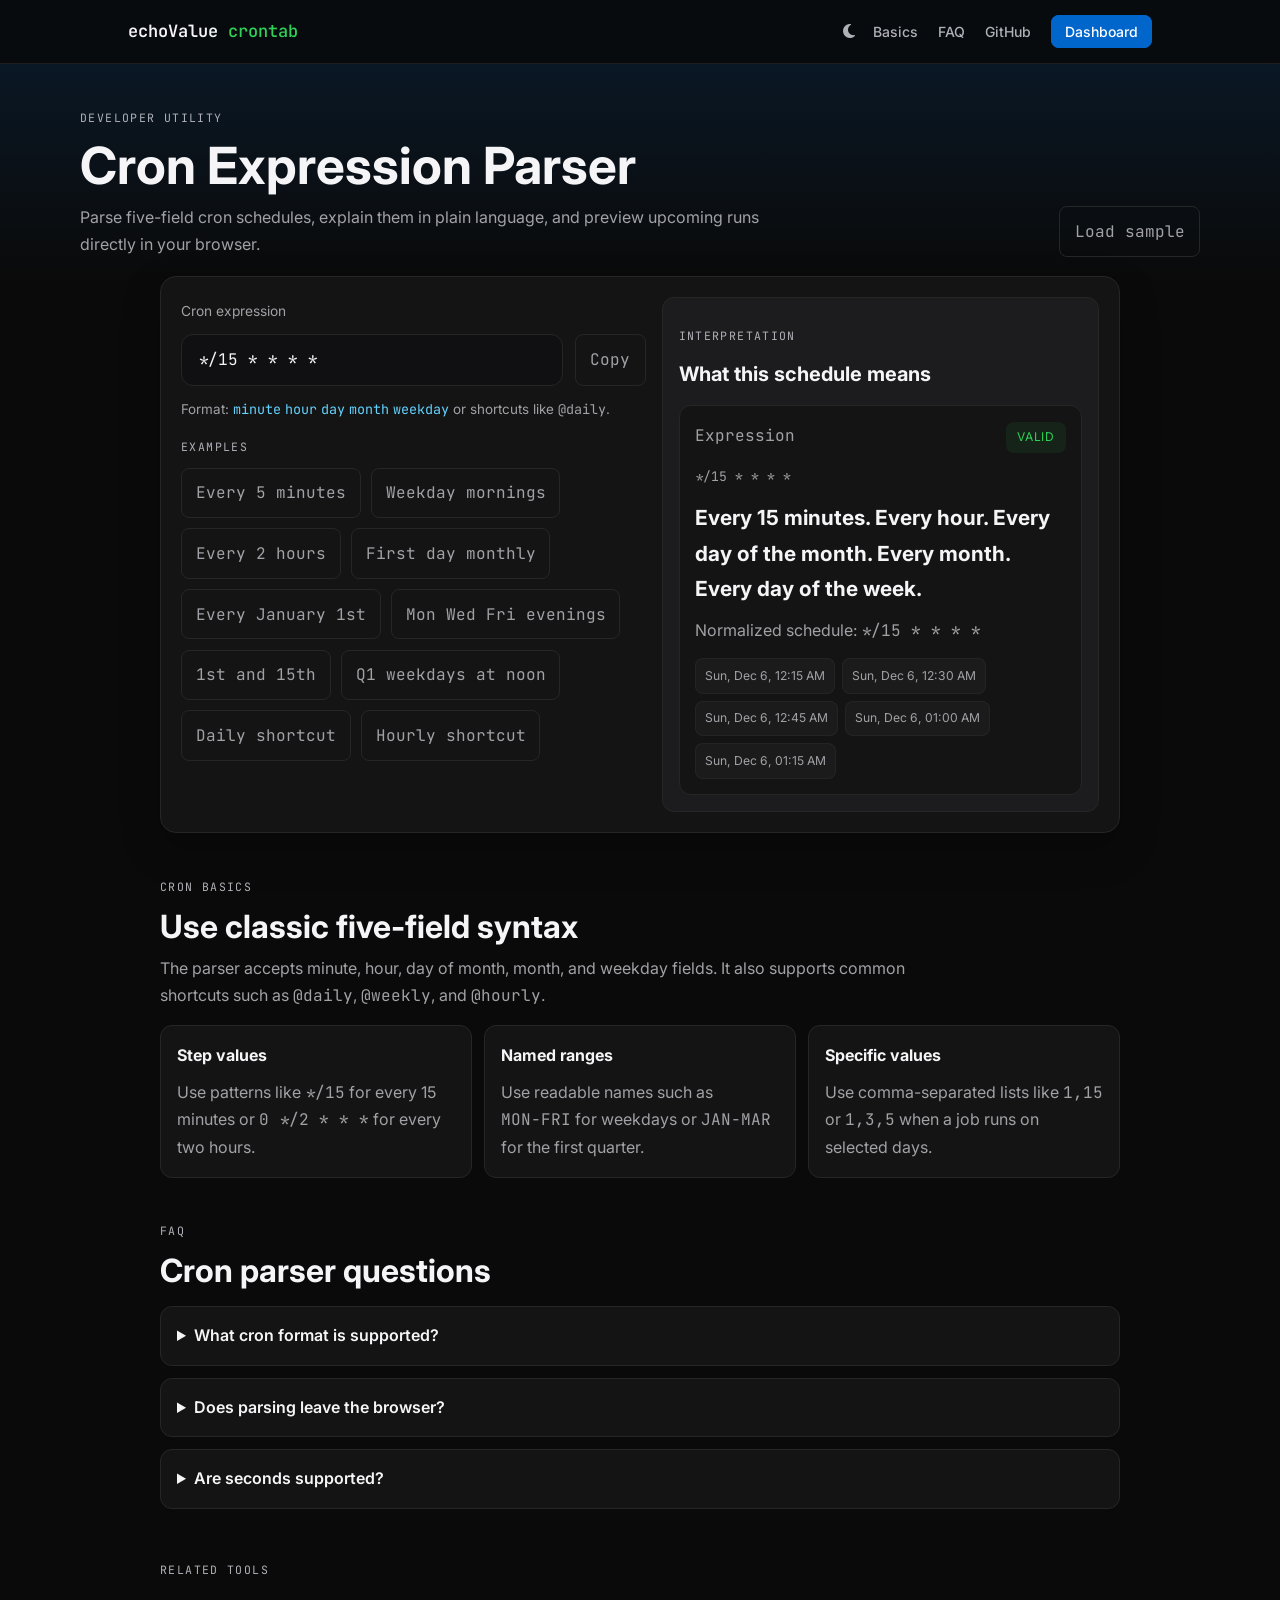
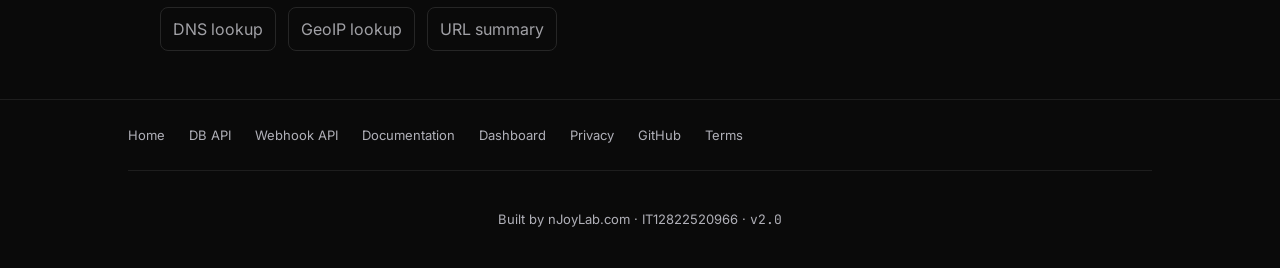
==== commit ffa42730: "Design: Paint the tool name green in the brand." ====
--- a/index.html
+++ b/index.html
@@ -50,7 +50,7 @@
 			content="Parse cron expressions in the browser, explain schedules in plain language, and preview the next runs."
 		/>
 		<meta property="twitter:image" content="https://crontab.echovalue.dev/og-image.svg" />
-		<link rel="stylesheet" href="./styles.css?v=4" />
+		<link rel="stylesheet" href="./styles.css?v=5" />
 		<script type="application/ld+json">
 			{
 				"@context": "https://schema.org",
@@ -128,7 +128,7 @@
 		<div class="page-shell">
 			<nav class="navbar">
 				<div class="container">
-					<a href="./" class="navbar-brand">echoValue crontab</a>
+					<a href="./" class="navbar-brand">echoValue <span class="brand-product">crontab</span></a>
 					<button class="theme-toggle" type="button" aria-label="Toggle theme">
 						<i class="fa-solid fa-moon"></i>
 						<i class="fa-solid fa-sun"></i>
--- a/styles.css
+++ b/styles.css
@@ -180,6 +180,11 @@
   letter-spacing: 0;
 }
 
+.navbar-brand .brand-product {
+  color: var(--ev-color-success);
+  font-weight: 500;
+}
+
 .theme-toggle {
   margin-left: auto;
   margin-right: 0.75rem;
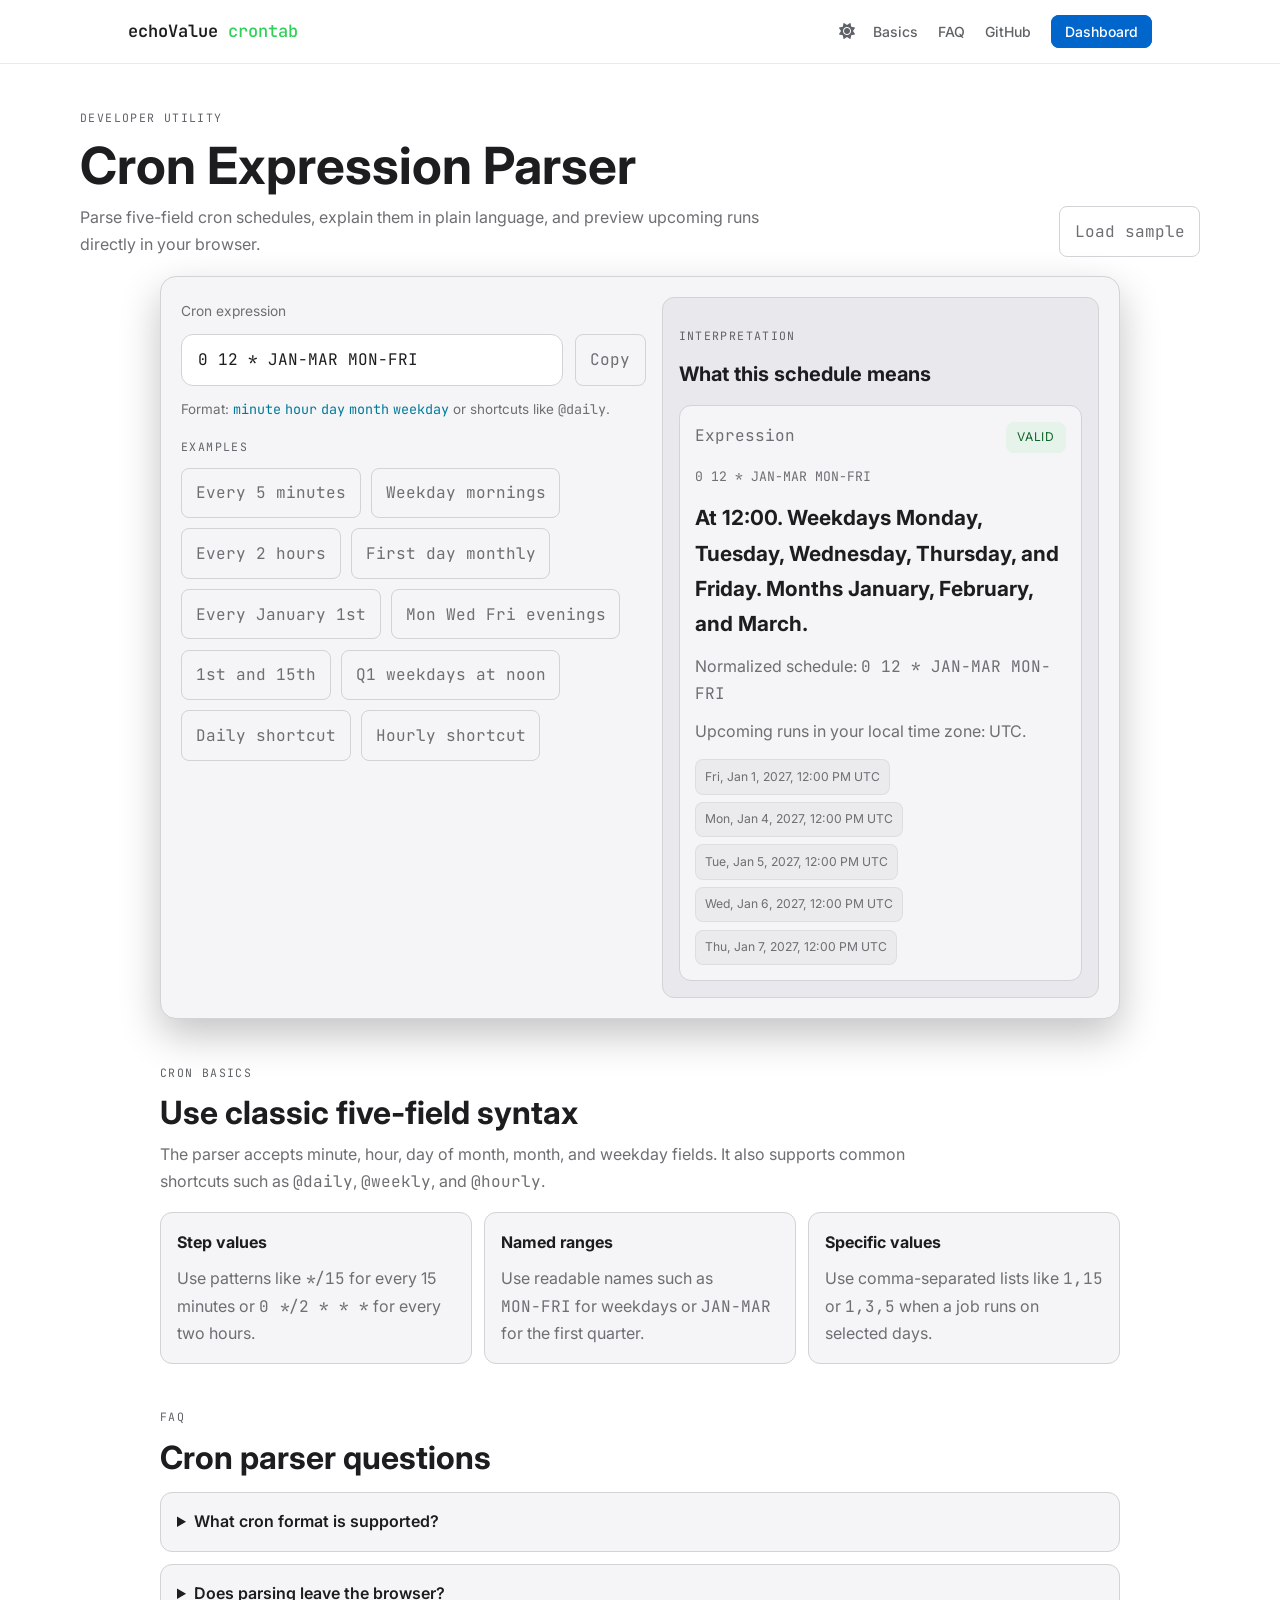
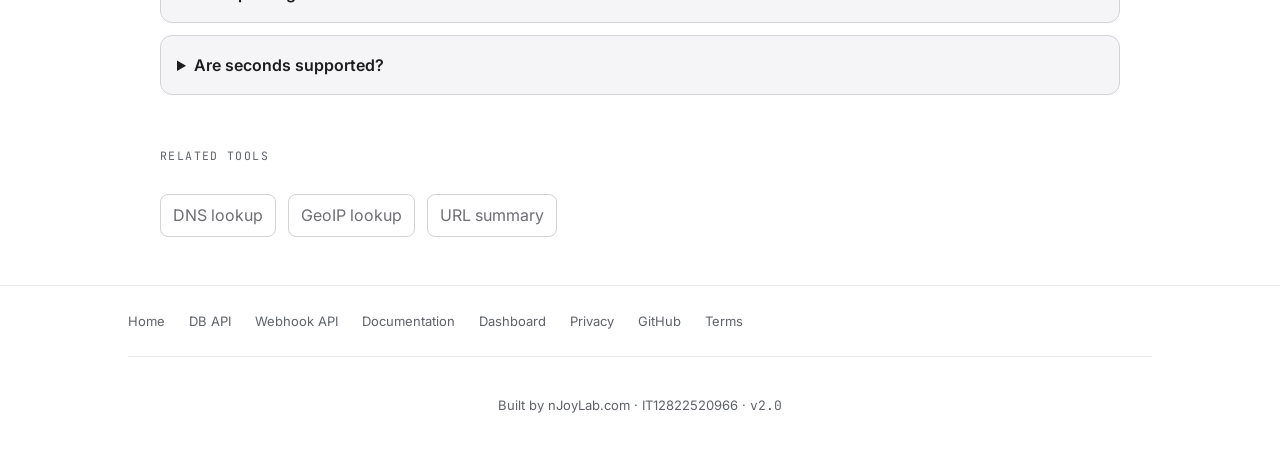
==== commit 27cd87a0: "fix(cron): correct parsing and previews with regression coverage" ====
--- a/index.html
+++ b/index.html
@@ -133,12 +133,12 @@
 						<i class="fa-solid fa-moon"></i>
 						<i class="fa-solid fa-sun"></i>
 					</button>
-					<button class="navbar-toggle" type="button" aria-label="Toggle navigation">
+					<button class="navbar-toggle" type="button" aria-label="Toggle navigation" aria-controls="navbar-nav" aria-expanded="false">
 						<span></span>
 						<span></span>
 						<span></span>
 					</button>
-					<ul class="navbar-nav">
+					<ul class="navbar-nav" id="navbar-nav">
 						<li><a href="#cron-basics">Basics</a></li>
 						<li><a href="#faq-title">FAQ</a></li>
 						<li><a href="https://github.com/njoylab/crontab.echovalue.dev" target="_blank" rel="noopener noreferrer">GitHub</a></li>
@@ -217,7 +217,7 @@
 								<p class="section-label">Interpretation</p>
 								<h2>What this schedule means</h2>
 							</div>
-							<div id="analysis-list" class="analysis-list"></div>
+							<div id="analysis-list" class="analysis-list" role="status" aria-live="polite" aria-atomic="true"></div>
 						</section>
 					</div>
 				</section>
@@ -276,7 +276,7 @@
 					</div>
 				</section>
 			</main>
-			<dialog class="field-dialog" id="field-dialog">
+			<dialog class="field-dialog" id="field-dialog" aria-labelledby="field-dialog-title" aria-describedby="field-dialog-copy">
 				<div class="field-dialog-head">
 					<p class="section-label" id="field-dialog-label">Field</p>
 					<button class="dialog-close" id="close-field-dialog" type="button" aria-label="Close dialog">Close</button>
@@ -309,8 +309,8 @@
 			</footer>
 		</div>
 
-		<script src="./assets/js/nav-toggle.js?v=1"></script>
-		<script src="./assets/js/theme-toggle.js?v=1"></script>
-		<script src="./app.js?v=2"></script>
+		<script src="./assets/js/nav-toggle.js?v=2"></script>
+		<script src="./assets/js/theme-toggle.js?v=2"></script>
+		<script type="module" src="./app.js?v=3"></script>
 	</body>
 </html>
